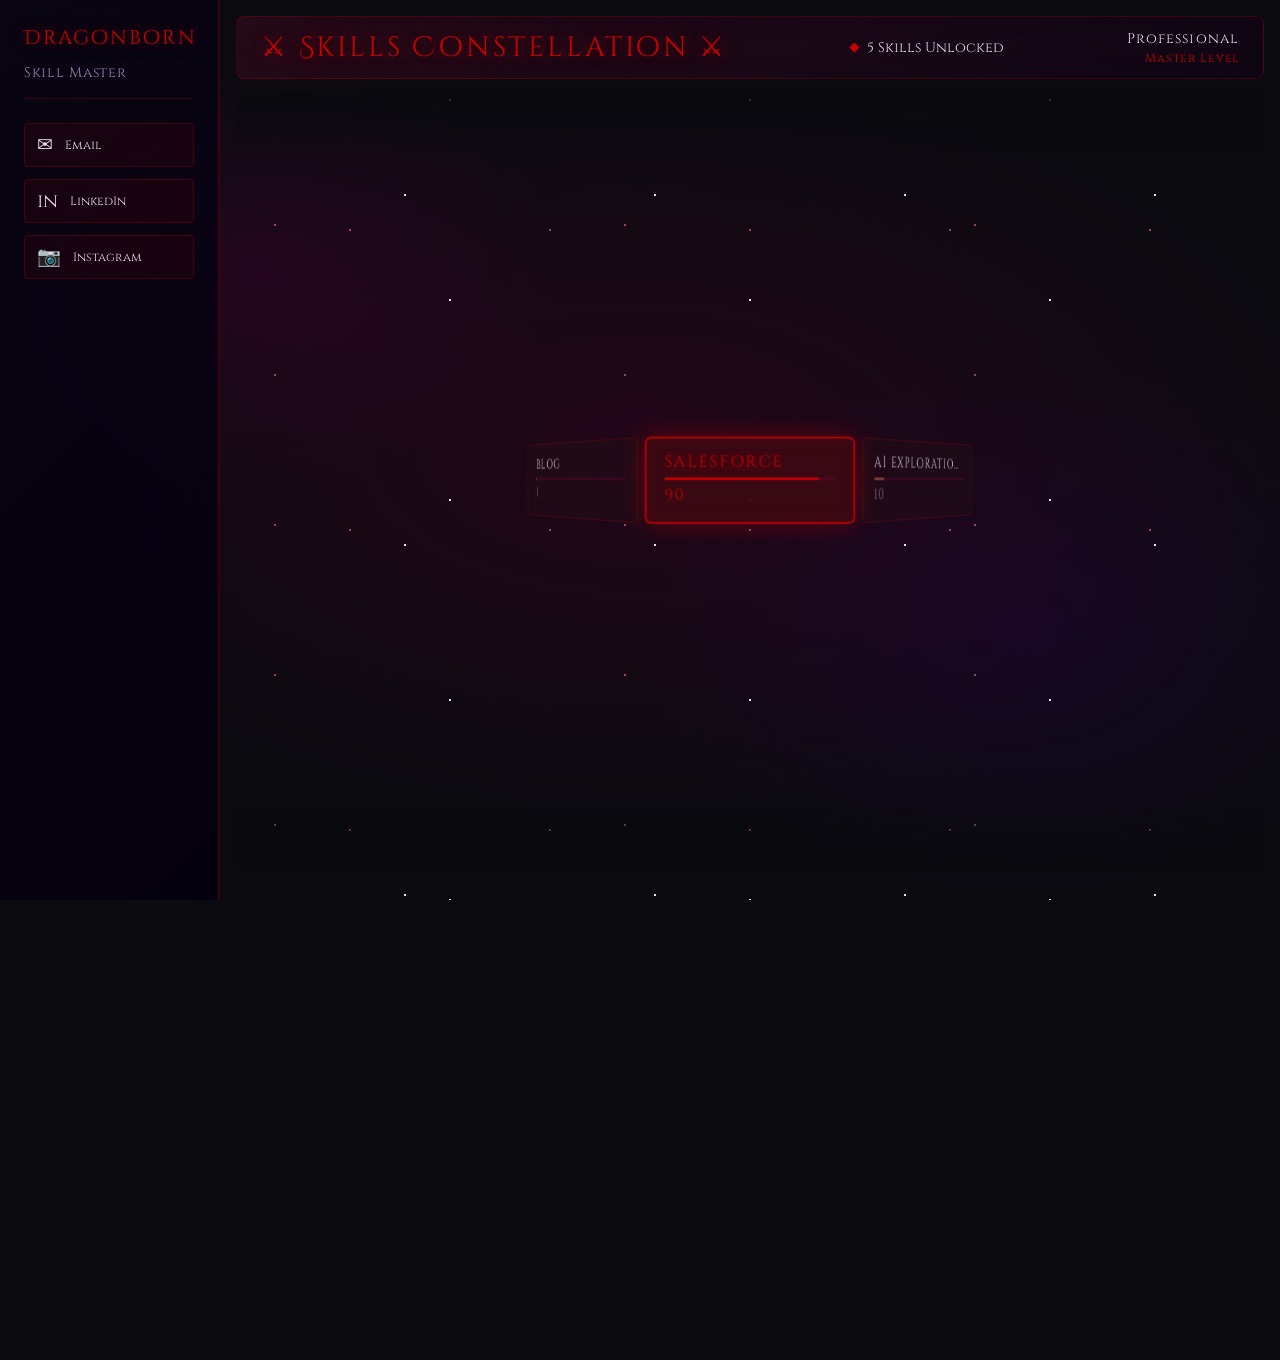
==== portfolio.html @ dc0b9ec1 "First day, base UI." ====
<!DOCTYPE html>
<html lang="en" data-theme="dark">
<head>
<meta charset="UTF-8">
<meta name="viewport" content="width=device-width, initial-scale=1.0">
<title>Skills Constellation | Professional Portfolio</title>
<link rel="preconnect" href="https://fonts.googleapis.com">
<link href="https://fonts.googleapis.com/css2?family=Cinzel:wght@400;600;700&family=Cinzel+Decorative:wght@400;700&display=swap" rel="stylesheet">
<style>
:root {
  --color-bg: #0a0a0f;
  --color-border: rgba(204,0,0,0.25);
  --color-text: #e8d8f0;
  --color-text-muted: #a080b0;
  --color-accent: #cc0000;
  --color-accent-glow: rgba(204,0,0,0.5);
  --color-accent-dark: #770000;
  --color-purple: #7700bb;
  --color-purple-dark: #440066;
  --font-display: "Cinzel Decorative","Cinzel",serif;
  --font-body: "Cinzel",serif;
  --text-xs: clamp(0.65rem,0.6rem + 0.2vw,0.75rem);
  --text-sm: clamp(0.75rem,0.7rem + 0.25vw,0.875rem);
  --text-base: clamp(0.875rem,0.8rem + 0.3vw,1rem);
  --text-lg: clamp(1rem,0.9rem + 0.5vw,1.25rem);
  --text-xl: clamp(1.25rem,1rem + 1vw,1.75rem);
  --space-2: 0.5rem; --space-3: 0.75rem; --space-4: 1rem; --space-6: 1.5rem;
  --radius-sm: 4px; --radius-md: 8px; --radius-lg: 12px; --radius-full: 9999px;
  --transition: 280ms cubic-bezier(0.16,1,0.3,1);
}
*,*::before,*::after{box-sizing:border-box;margin:0;padding:0;}
html{-webkit-font-smoothing:antialiased;}
body{
  min-height:100dvh;
  font-family:var(--font-body);
  background:var(--color-bg);
  color:var(--color-text);
  overflow:hidden;
  display:flex;
  flex-direction:row;
}
.bg-nebula{
  position:fixed;inset:0;z-index:0;pointer-events:none;
  background:
    radial-gradient(ellipse 80% 60% at 50% 50%,rgba(70,0,40,0.4) 0%,transparent 70%),
    radial-gradient(ellipse 40% 40% at 20% 30%,rgba(80,0,60,0.3) 0%,transparent 60%),
    radial-gradient(ellipse 50% 50% at 80% 70%,rgba(40,0,80,0.3) 0%,transparent 60%),
    var(--color-bg);
}
.star-field{position:fixed;inset:0;z-index:0;pointer-events:none;overflow:hidden;}
.star-field::before,.star-field::after{
  content:'';position:absolute;inset:0;
  background-image:
    radial-gradient(circle,rgba(255,255,255,0.9) 1px,transparent 1px),
    radial-gradient(circle,rgba(220,100,100,0.7) 1px,transparent 1px),
    radial-gradient(circle,rgba(180,100,180,0.5) 0.5px,transparent 0.5px);
  background-size:300px 200px,200px 300px,400px 250px;
  background-position:0 0,50px 80px,120px 30px;
  animation:twinkle 8s ease-in-out infinite alternate;
}
.star-field::after{
  background-size:250px 350px,350px 150px,180px 400px;
  background-position:30px 20px,100px 150px,200px 60px;
  animation-delay:-4s;animation-duration:10s;
}
@keyframes twinkle{0%{opacity:0.6}50%{opacity:1}100%{opacity:0.7}}

/* Side Menu */
.side-menu{
  position:fixed;left:0;top:0;width:220px;height:100dvh;
  background:linear-gradient(135deg,rgba(10,5,20,0.95),rgba(5,0,15,0.95));
  border-right:2px solid var(--color-border);
  backdrop-filter:blur(12px);
  z-index:50;
  display:flex;flex-direction:column;
  padding:var(--space-6);gap:var(--space-6);
  overflow-y:auto;
}
.menu-profile{
  display:flex;flex-direction:column;gap:var(--space-3);
  padding-bottom:var(--space-4);
  border-bottom:1px solid var(--color-border);
}
.profile-title{
  font-family:var(--font-display);
  font-size:var(--text-lg);
  color:var(--color-accent);
  letter-spacing:0.1em;
  text-shadow:0 0 15px var(--color-accent-glow);
}
.profile-subtitle{
  font-size:var(--text-sm);
  color:var(--color-text-muted);
  letter-spacing:0.05em;
}
.menu-contacts{
  display:flex;flex-direction:column;gap:var(--space-3);
}
.contact-item{
  display:flex;align-items:center;gap:var(--space-3);
  padding:var(--space-2) var(--space-3);
  background:rgba(204,0,0,0.08);
  border:1px solid var(--color-border);
  border-radius:var(--radius-sm);
  text-decoration:none;
  color:var(--color-text);
  transition:all var(--transition);
  font-size:var(--text-xs);
  cursor:pointer;
}
.contact-item:hover{
  background:rgba(204,0,0,0.2);
  border-color:var(--color-accent);
  color:var(--color-accent);
  box-shadow:0 0 12px var(--color-accent-glow);
}
.contact-icon{
  font-size:1.2rem;
}

.ui-wrapper{
  position:relative;z-index:1;
  display:flex;flex-direction:column;align-items:center;
  width:calc(100% - 220px);height:100dvh;
  margin-left:220px;
  padding:var(--space-4);gap:var(--space-3);
}
.header{
  width:100%;display:flex;align-items:center;justify-content:space-between;
  padding:var(--space-3) var(--space-6);
  background:linear-gradient(135deg,rgba(40,10,25,0.9),rgba(15,5,20,0.9));
  border:1px solid var(--color-border);border-radius:var(--radius-md);
  backdrop-filter:blur(12px);
}
.header-title{
  font-family:var(--font-display);font-size:var(--text-xl);
  color:var(--color-accent);letter-spacing:0.1em;
  text-shadow:0 0 20px var(--color-accent-glow),0 0 40px rgba(204,0,0,0.2);
}
.header-character{display:flex;flex-direction:column;align-items:flex-end;gap:2px;}
.char-name{font-size:var(--text-sm);color:var(--color-text);letter-spacing:0.08em;}
.char-level{font-size:var(--text-xs);color:var(--color-accent);letter-spacing:0.06em;}
.perk-points{display:flex;align-items:center;gap:var(--space-2);font-size:var(--text-sm);color:var(--color-text);}
.perk-diamond{
  width:10px;height:10px;background:var(--color-accent);
  clip-path:polygon(50% 0%,100% 50%,50% 100%,0% 50%);
  box-shadow:0 0 8px var(--color-accent-glow);
}
.main-area{display:flex;flex:1;width:100%;gap:var(--space-4);min-height:0;padding-bottom:var(--space-4);flex-direction:column;position:relative;}
/* ── Skill Wheel ─────────────────────────────── */
.skill-wheel-wrap{
  flex:1;width:100%;position:relative;overflow:hidden;
  display:flex;align-items:center;justify-content:center;
  cursor:pointer;
}
.wheel-scene{
  perspective:600px;perspective-origin:50% 50%;
  width:100%;height:120px;overflow:hidden;
}
.wheel-rotor{
  width:100%;height:100%;position:relative;
  transform-style:preserve-3d;
  transition:transform 600ms ease;
  transform:rotateY(0deg);
}
.wheel-item{
  position:absolute;top:50%;left:50%;
  width:140px;height:58px;
  margin-top:-29px;margin-left:-70px;
  display:flex;flex-direction:column;align-items:flex-start;
  gap:3px;padding:8px 12px;
  background:rgba(30,10,20,0.7);border:1px solid rgba(204,0,0,0.2);
  border-radius:4px;cursor:pointer;
  transition:opacity var(--transition),color var(--transition),border-color var(--transition),box-shadow var(--transition);
  user-select:none;backface-visibility:hidden;
}
.wheel-item:hover{border-color:rgba(204,0,0,0.45);background:rgba(50,15,30,0.85);}
.wheel-item.active{
  border-color:#cc0000;background:rgba(60,10,20,0.95);
  box-shadow:0 0 18px rgba(204,0,0,0.4),inset 0 0 10px rgba(204,0,0,0.08);
}
.wi-name{
  font-size:0.68rem;letter-spacing:0.12em;text-transform:uppercase;
  color:#e8d8f0;transition:color var(--transition);
  white-space:nowrap;overflow:hidden;text-overflow:ellipsis;max-width:100%;
}
.wheel-item.active .wi-name{color:#cc0000;text-shadow:0 0 10px rgba(204,0,0,0.7);}
.wi-bar{width:100%;height:2px;background:rgba(120,0,60,0.3);border-radius:9999px;overflow:hidden;}
.wi-fill{height:100%;background:#804040;border-radius:9999px;transition:background var(--transition);}
.wheel-item.active .wi-fill{background:#cc0000;}
.wi-level{font-size:0.65rem;color:#a080b0;letter-spacing:0.06em;transition:color var(--transition);}
.wheel-item.active .wi-level{color:#cc0000;}
.wheel-fade-top,.wheel-fade-bottom{position:absolute;left:0;right:0;height:60px;pointer-events:none;z-index:2;}
.wheel-fade-top{top:0;background:linear-gradient(to bottom,#0a0a0f 0%,transparent 100%);}
.wheel-fade-bottom{bottom:0;background:linear-gradient(to top,#0a0a0f 0%,transparent 100%);}
.constellation-panel{
  position:absolute;left:0;right:0;bottom:0;
  height:60%;z-index:20;
  background:linear-gradient(to bottom,rgba(10,5,15,0.85) 0%,rgba(10,5,15,0.97) 30%);
  border-top:1px solid var(--color-border);border-radius:var(--radius-lg) var(--radius-lg) 0 0;
  overflow:hidden;backdrop-filter:blur(16px);
  transform:translateY(100%);opacity:0;pointer-events:none;
  transition:transform 500ms cubic-bezier(0.16,1,0.3,1),opacity 400ms ease;
}
.constellation-panel.revealed{
  transform:translateY(0);opacity:1;pointer-events:auto;
}
.constellation-title{
  position:absolute;top:var(--space-4);left:50%;transform:translateX(-50%);
  font-family:var(--font-display);font-size:var(--text-xl);
  color:var(--color-accent);letter-spacing:0.12em;
  text-shadow:0 0 24px var(--color-accent-glow);
  white-space:nowrap;z-index:2;pointer-events:none;
}
.constellation-level{
  position:absolute;top:calc(var(--space-4) + 2rem);left:50%;transform:translateX(-50%);
  font-size:var(--text-xs);color:var(--color-text-muted);
  letter-spacing:0.15em;text-transform:uppercase;z-index:2;pointer-events:none;
}
.constellation-svg{position:absolute;inset:0;width:100%;height:100%;}
.node{cursor:pointer;}
.info-panel{
  position:absolute;bottom:var(--space-4);left:50%;
  transform:translateX(-50%) translateY(8px);
  min-width:280px;max-width:360px;
  padding:var(--space-4) var(--space-6);
  background:linear-gradient(135deg,rgba(20,8,20,0.97),rgba(10,5,15,0.98));
  border:1px solid rgba(204,0,0,0.5);border-radius:var(--radius-md);
  backdrop-filter:blur(16px);z-index:10;
  text-align:center;opacity:0;
  transition:opacity var(--transition),transform var(--transition);
  pointer-events:none;
  box-shadow:0 4px 32px rgba(0,0,0,0.6),0 0 20px rgba(204,0,0,0.12);
}
.info-panel.visible{opacity:1;transform:translateX(-50%) translateY(0);pointer-events:auto;}
.info-panel-name{
  font-family:var(--font-display);font-size:var(--text-lg);
  color:var(--color-accent);letter-spacing:0.08em;margin-bottom:var(--space-2);
  text-shadow:0 0 16px var(--color-accent-glow);
}
.info-panel-desc{font-size:var(--text-sm);color:var(--color-text);line-height:1.6;margin-bottom:var(--space-3);max-width:50ch;}
.info-panel-rank{font-size:var(--text-xs);color:var(--color-text-muted);letter-spacing:0.12em;text-transform:uppercase;}
.gold-sep{width:60px;height:1px;background:linear-gradient(90deg,transparent,var(--color-accent),transparent);margin:var(--space-2) auto;opacity:0.6;}
.info-panel-btn{
  margin-top:var(--space-3);padding:var(--space-2) var(--space-6);
  background:linear-gradient(135deg,rgba(204,0,0,0.15),rgba(204,0,0,0.08));
  border:1px solid rgba(204,0,0,0.5);border-radius:var(--radius-sm);
  color:var(--color-accent);font-family:var(--font-body);
  font-size:var(--text-xs);letter-spacing:0.15em;text-transform:uppercase;
  cursor:pointer;transition:all var(--transition);
}
.info-panel-btn:hover{background:rgba(204,0,0,0.25);box-shadow:0 0 12px rgba(204,0,0,0.3);}
.info-panel-btn:disabled{opacity:0.4;cursor:not-allowed;}
.bottom-bar{
  position:absolute;bottom:0;left:0;right:0;
  display:flex;justify-content:space-between;align-items:center;
  padding:var(--space-2) var(--space-6);
  background:rgba(10,5,15,0.9);border-top:1px solid var(--color-border);
  font-size:var(--text-xs);color:var(--color-text-muted);
  letter-spacing:0.1em;text-transform:uppercase;z-index:5;
}
.key-hint{
  display:inline-flex;align-items:center;justify-content:center;
  padding:1px var(--space-2);
  background:rgba(80,0,60,0.7);border:1px solid rgba(204,0,0,0.3);
  border-radius:3px;font-size:var(--text-xs);margin-right:4px;
}
@media (max-width:768px){
  .side-menu{width:100%;height:auto;flex-direction:row;border-right:none;border-bottom:2px solid var(--color-border);padding:var(--space-3);}
  .menu-profile,.menu-contacts{flex-direction:row;gap:var(--space-4);}
  .ui-wrapper{width:100%;margin-left:0;}
  .skill-wheel-wrap{height:90px;}
  .wheel-scene{height:90px;}
  .wheel-item{width:100px;height:50px;margin-top:-25px;margin-left:-50px;padding:6px 8px;}
  .wi-name{font-size:0.58rem;}
  body{flex-direction:column;}
}
</style>
</head>
<body>
<div class="bg-nebula"></div>
<div class="star-field"></div>

<!-- Side Menu -->
<div class="side-menu">
  <div class="menu-profile">
    <div class="profile-title">Dragonborn</div>
    <div class="profile-subtitle">Skill Master</div>
  </div>

  <div class="menu-contacts">
    <a href="mailto:your.email@example.com" class="contact-item" title="Email">
      <span class="contact-icon">✉</span>
      <span>Email</span>
    </a>
    <a href="https://linkedin.com" target="_blank" class="contact-item" title="LinkedIn">
      <span class="contact-icon">in</span>
      <span>LinkedIn</span>
    </a>
    <a href="https://instagram.com" target="_blank" class="contact-item" title="Instagram">
      <span class="contact-icon">📷</span>
      <span>Instagram</span>
    </a>
  </div>
</div>

<div class="ui-wrapper">
  <header class="header">
    <div class="header-title">⚔ Skills Constellation ⚔</div>
    <div class="perk-points">
      <div class="perk-diamond"></div>
      <span id="perk-count">5 Skills Unlocked</span>
    </div>
    <div class="header-character">
      <span class="char-name">Professional</span>
      <span class="char-level">Master Level</span>
    </div>
  </header>

  <div class="main-area">
    <div class="skill-wheel-wrap" aria-label="Skill trees" role="navigation">
      <div class="wheel-scene">
        <div class="wheel-rotor" id="wheel-rotor"></div>
      </div>
      <div class="wheel-fade-top"></div>
      <div class="wheel-fade-bottom"></div>
    </div>

    <div class="constellation-panel" id="constellation-panel">
      <div class="constellation-title" id="tree-title">Salesforce</div>
      <div class="constellation-level" id="tree-level">Skill Level: 90</div>
      <svg class="constellation-svg" id="constellation-svg" viewBox="0 0 600 500" xmlns="http://www.w3.org/2000/svg">
        <defs>
          <filter id="glow-accent" x="-50%" y="-50%" width="200%" height="200%">
            <feGaussianBlur in="SourceGraphic" stdDeviation="3" result="blur"/>
            <feMerge><feMergeNode in="blur"/><feMergeNode in="SourceGraphic"/></feMerge>
          </filter>
          <radialGradient id="bg-radial" cx="50%" cy="50%" r="50%">
            <stop offset="0%" stop-color="rgba(60,20,40,0.4)"/>
            <stop offset="100%" stop-color="rgba(10,5,15,0)"/>
          </radialGradient>
        </defs>
        <ellipse cx="300" cy="250" rx="250" ry="200" fill="url(#bg-radial)"/>
        <g id="lines-layer"></g>
        <g id="nodes-layer"></g>
      </svg>
      <div class="info-panel" id="info-panel">
        <div class="info-panel-name" id="info-name">3D Design</div>
        <div class="gold-sep"></div>
        <div class="info-panel-desc" id="info-desc">Master of digital creation and model design.</div>
        <div class="info-panel-rank" id="info-rank">Expert · Advanced</div>
        <button class="info-panel-btn" id="info-btn" onclick="spendPerk()">Learn More</button>
      </div>
      <div class="bottom-bar">
        <span><span class="key-hint">Click</span>Explore</span>
        <span><span class="key-hint">Tab</span>Switch</span>
        <span><span class="key-hint">Hover</span>Info</span>
      </div>
    </div>
  </div>
</div>

<script>
const trees = {
  salesforce:{title:"Salesforce",level:90,nodes:[
    {id:"crm",x:300,y:440,label:"CRM",size:18,master:true,unlocked:true,desc:"Master of Salesforce CRM platform and administration.",rank:"Expert · Salesforce 90",parents:[]},
    {id:"config",x:180,y:340,label:"Configuration",size:14,unlocked:true,desc:"Deep configuration of Salesforce org and customization.",rank:"Expert · Config",parents:["crm"]},
    {id:"apex",x:420,y:340,label:"Apex",size:14,unlocked:true,desc:"Custom code development in Apex programming language.",rank:"Expert · Apex",parents:["crm"]},
    {id:"workflows",x:100,y:240,label:"Workflows",size:12,unlocked:true,desc:"Automation using Salesforce workflows and flows.",rank:"Expert · Automation",parents:["config"]},
    {id:"reporting",x:300,y:250,label:"Reporting",size:12,unlocked:true,desc:"Advanced reporting and analytics in Salesforce.",rank:"Expert · Reports",parents:["config","apex"]},
    {id:"integ",x:500,y:240,label:"Integration",size:12,unlocked:false,desc:"Integrating Salesforce with external systems.",rank:"Advanced · Integration",parents:["apex"]},
    {id:"security",x:150,y:130,label:"Security",size:13,unlocked:false,desc:"Salesforce security and compliance management.",rank:"Advanced · Security",parents:["workflows","reporting"]},
    {id:"deployment",x:480,y:110,label:"Deployment",size:13,unlocked:false,desc:"Release management and deployment strategies.",rank:"Advanced · Deploy",parents:["reporting","integ"]},
    {id:"salesforce_master",x:300,y:50,label:"Salesforce Master",size:18,master:true,unlocked:false,desc:"Complete mastery of Salesforce platform.",rank:"Master · Salesforce",parents:["security","deployment"]},
  ]},
  ai_explorations:{title:"AI Explorations",level:10,nodes:[
    {id:"ai_base",x:300,y:440,label:"AI Journey",size:18,master:true,unlocked:true,desc:"Beginning exploration of artificial intelligence technologies.",rank:"Beginner · AI 10",parents:[]},
    {id:"llm",x:180,y:340,label:"LLMs",size:14,unlocked:false,desc:"Learning about large language models.",rank:"Learning · LLM",parents:["ai_base"]},
    {id:"nlp",x:420,y:340,label:"NLP",size:14,unlocked:false,desc:"Natural language processing fundamentals.",rank:"Learning · NLP",parents:["ai_base"]},
    {id:"ml_basics",x:100,y:240,label:"ML Basics",size:12,unlocked:false,desc:"Machine learning foundations and concepts.",rank:"Learning · ML",parents:["llm"]},
    {id:"data_ai",x:300,y:250,label:"Data for AI",size:12,unlocked:false,desc:"Data preparation for AI applications.",rank:"Learning · Data",parents:["llm","nlp"]},
    {id:"ethics",x:500,y:240,label:"AI Ethics",size:12,unlocked:false,desc:"Ethics and responsible AI principles.",rank:"Learning · Ethics",parents:["nlp"]},
    {id:"tools",x:150,y:130,label:"AI Tools",size:13,unlocked:false,desc:"Practical AI tools and frameworks.",rank:"Learning · Tools",parents:["ml_basics","data_ai"]},
    {id:"projects",x:480,y:110,label:"AI Projects",size:13,unlocked:false,desc:"Building experimental AI projects.",rank:"Learning · Projects",parents:["data_ai","ethics"]},
    {id:"ai_master",x:300,y:50,label:"AI Expert",size:18,master:true,unlocked:false,desc:"Advanced AI knowledge and application.",rank:"Master · AI",parents:["tools","projects"]},
  ]},
  devops:{title:"DevOps & Deployment",level:30,nodes:[
    {id:"deploy",x:300,y:440,label:"Deployment",size:18,master:true,unlocked:true,desc:"Managing application deployment pipelines and releases.",rank:"Intermediate · DevOps 30",parents:[]},
    {id:"docker",x:180,y:340,label:"Docker",size:14,unlocked:false,desc:"Containerization and container orchestration.",rank:"Intermediate · Docker",parents:["deploy"]},
    {id:"ci_cd",x:420,y:340,label:"CI/CD",size:14,unlocked:false,desc:"Continuous integration and deployment automation.",rank:"Intermediate · CI/CD",parents:["deploy"]},
    {id:"infrastructure",x:100,y:240,label:"Infrastructure",size:12,unlocked:false,desc:"Managing cloud infrastructure and services.",rank:"Intermediate · IaC",parents:["docker"]},
    {id:"monitoring",x:300,y:250,label:"Monitoring",size:12,unlocked:false,desc:"System monitoring and performance tracking.",rank:"Intermediate · Monitor",parents:["docker","ci_cd"]},
    {id:"k8s",x:500,y:240,label:"Kubernetes",size:12,unlocked:false,desc:"Orchestrating containerized applications at scale.",rank:"Intermediate · K8s",parents:["ci_cd"]},
    {id:"sec",x:150,y:130,label:"Security",size:13,unlocked:false,desc:"Infrastructure security and hardening.",rank:"Intermediate · Sec",parents:["infrastructure","monitoring"]},
    {id:"automation",x:480,y:110,label:"Automation",size:13,unlocked:false,desc:"Scripting and automation of operations tasks.",rank:"Intermediate · Auto",parents:["monitoring","k8s"]},
    {id:"devops_master",x:300,y:50,label:"DevOps Master",size:18,master:true,unlocked:false,desc:"Complete mastery of DevOps practices.",rank:"Master · DevOps",parents:["sec","automation"]},
  ]},
  "3dmodel":{title:"3D Modeling",level:20,nodes:[
    {id:"modeling",x:300,y:440,label:"3D Design",size:18,master:true,unlocked:true,desc:"Creating detailed digital objects and models.",rank:"Beginner · 3D 20",parents:[]},
    {id:"blender",x:180,y:340,label:"Blender",size:14,unlocked:true,desc:"Advanced modeling and rendering in Blender.",rank:"Expert · Blender",parents:["modeling"]},
    {id:"sculpting",x:420,y:340,label:"Sculpting",size:14,unlocked:true,desc:"Digital sculpting for organic forms and details.",rank:"Advanced · Sculpt",parents:["modeling"]},
    {id:"materials",x:100,y:240,label:"Materials",size:12,unlocked:true,desc:"Creating realistic materials and textures.",rank:"Advanced · Materials",parents:["blender"]},
    {id:"rigging",x:300,y:250,label:"Rigging",size:12,unlocked:true,desc:"Setting up models for animation and deformation.",rank:"Advanced · Rig",parents:["blender","sculpting"]},
    {id:"rendering",x:500,y:240,label:"Rendering",size:12,unlocked:false,desc:"High-quality rendering and visualization.",rank:"Advanced · Render",parents:["sculpting"]},
    {id:"animation",x:150,y:130,label:"Animation",size:13,unlocked:false,desc:"Character and object animation techniques.",rank:"Advanced · Anim",parents:["materials","rigging"]},
    {id:"vfx",x:480,y:110,label:"VFX & FX",size:13,unlocked:false,desc:"Special effects and particle systems.",rank:"Advanced · VFX",parents:["rigging","rendering"]},
    {id:"model_master",x:300,y:50,label:"3D Master",size:18,master:true,unlocked:false,desc:"Complete mastery of 3D modeling.",rank:"Master · 3D",parents:["animation","vfx"]},
  ]},
  "3dprint":{title:"3D Printing",level:50,nodes:[
    {id:"printing",x:300,y:440,label:"3D Printing",size:18,master:true,unlocked:true,desc:"Bringing digital designs to physical reality.",rank:"Intermediate · Printing 50",parents:[]},
    {id:"fdm",x:180,y:340,label:"FDM",size:14,unlocked:true,desc:"Fused Deposition Modeling and printer management.",rank:"Expert · FDM",parents:["printing"]},
    {id:"slicing",x:420,y:340,label:"Slicing",size:14,unlocked:true,desc:"Optimizing models for print with slicing software.",rank:"Expert · Slicing",parents:["printing"]},
    {id:"materials_print",x:100,y:240,label:"Materials",size:12,unlocked:true,desc:"Understanding materials: PLA, ABS, TPU, and more.",rank:"Expert · Materials",parents:["fdm"]},
    {id:"support",x:300,y:250,label:"Support Design",size:12,unlocked:true,desc:"Designing and optimizing support structures.",rank:"Expert · Support",parents:["fdm","slicing"]},
    {id:"resin",x:500,y:240,label:"Resin Print",size:12,unlocked:false,desc:"Resin 3D printing techniques and materials.",rank:"Advanced · Resin",parents:["slicing"]},
    {id:"post_process",x:150,y:130,label:"Post-Proc",size:13,unlocked:false,desc:"Finishing and post-processing printed parts.",rank:"Advanced · Finish",parents:["materials_print","support"]},
    {id:"quality",x:480,y:110,label:"Quality Control",size:13,unlocked:false,desc:"Ensuring quality and troubleshooting prints.",rank:"Advanced · QC",parents:["support","resin"]},
    {id:"print_master",x:300,y:50,label:"Print Master",size:18,master:true,unlocked:false,desc:"Complete mastery of 3D printing.",rank:"Master · Printing",parents:["post_process","quality"]},
  ]},
  painting:{title:"Painting & Art",level:30,nodes:[
    {id:"painting_base",x:300,y:440,label:"Painting",size:18,master:true,unlocked:true,desc:"Creating stunning visual art and paintings.",rank:"Intermediate · Art 30",parents:[]},
    {id:"traditional",x:180,y:340,label:"Traditional",size:14,unlocked:true,desc:"Acrylic, oil, and watercolor painting techniques.",rank:"Advanced · Traditional",parents:["painting_base"]},
    {id:"digital_art",x:420,y:340,label:"Digital Art",size:14,unlocked:true,desc:"Digital painting and illustration.",rank:"Advanced · Digital",parents:["painting_base"]},
    {id:"composition",x:100,y:240,label:"Composition",size:12,unlocked:true,desc:"Mastering color theory and composition.",rank:"Advanced · Comp",parents:["traditional"]},
    {id:"technique",x:300,y:250,label:"Technique",size:12,unlocked:true,desc:"Advanced painting techniques and methods.",rank:"Advanced · Technique",parents:["traditional","digital_art"]},
    {id:"portraiture",x:500,y:240,label:"Portraiture",size:12,unlocked:false,desc:"Portrait painting and figure work.",rank:"Intermediate · Portrait",parents:["digital_art"]},
    {id:"landscape",x:150,y:130,label:"Landscapes",size:13,unlocked:false,desc:"Landscape and environment painting.",rank:"Intermediate · Land",parents:["composition","technique"]},
    {id:"concept_art",x:480,y:110,label:"Concept Art",size:13,unlocked:false,desc:"Concept art and character design.",rank:"Intermediate · Concept",parents:["technique","portraiture"]},
    {id:"art_master",x:300,y:50,label:"Art Master",size:18,master:true,unlocked:false,desc:"Complete mastery of visual arts.",rank:"Master · Art",parents:["landscape","concept_art"]},
  ]},
  notion:{title:"Notion Management",level:1,nodes:[
    {id:"notion_base",x:300,y:440,label:"Notion",size:18,master:true,unlocked:false,desc:"Building and managing complex Notion workspaces.",rank:"Beginner · Notion 1",parents:[]},
    {id:"databases",x:180,y:340,label:"Databases",size:14,unlocked:true,desc:"Designing Notion databases and relations.",rank:"Expert · DB Design",parents:["notion_base"]},
    {id:"templates",x:420,y:340,label:"Templates",size:14,unlocked:true,desc:"Creating reusable templates and systems.",rank:"Expert · Templates",parents:["notion_base"]},
    {id:"views",x:100,y:240,label:"Views",size:12,unlocked:true,desc:"Master of different views and filtering.",rank:"Expert · Views",parents:["databases"]},
    {id:"automation",x:300,y:250,label:"Automation",size:12,unlocked:true,desc:"Using buttons and integrations for automation.",rank:"Advanced · Auto",parents:["databases","templates"]},
    {id:"api_notion",x:500,y:240,label:"API",size:12,unlocked:false,desc:"Notion API integration and scripting.",rank:"Advanced · API",parents:["templates"]},
    {id:"teamwork",x:150,y:130,label:"Teamwork",size:13,unlocked:false,desc:"Collaborative workspaces and team management.",rank:"Advanced · Team",parents:["views","automation"]},
    {id:"dashboard",x:480,y:110,label:"Dashboards",size:13,unlocked:false,desc:"Creating dashboards and reporting systems.",rank:"Advanced · Dashboard",parents:["automation","api_notion"]},
    {id:"notion_master",x:300,y:50,label:"Notion Master",size:18,master:true,unlocked:false,desc:"Complete mastery of Notion systems.",rank:"Master · Notion",parents:["teamwork","dashboard"]},
  ]},
  org:{title:"Organization & Planning",level:1,nodes:[
    {id:"organize",x:300,y:440,label:"Organization",size:18,master:true,unlocked:false,desc:"Expert in systems design and project management.",rank:"Beginner · Org 1",parents:[]},
    {id:"project_mgmt",x:180,y:340,label:"Project Mgmt",size:14,unlocked:true,desc:"Managing complex projects and timelines.",rank:"Expert · PM",parents:["organize"]},
    {id:"workflow",x:420,y:340,label:"Workflows",size:14,unlocked:true,desc:"Designing streamlined and efficient workflows.",rank:"Expert · Workflow",parents:["organize"]},
    {id:"planning",x:100,y:240,label:"Planning",size:12,unlocked:true,desc:"Strategic planning and goal setting.",rank:"Expert · Planning",parents:["project_mgmt"]},
    {id:"systems",x:300,y:250,label:"Systems",size:12,unlocked:true,desc:"Building organizational systems and processes.",rank:"Expert · Systems",parents:["project_mgmt","workflow"]},
    {id:"delegation",x:500,y:240,label:"Delegation",size:12,unlocked:false,desc:"Effective task delegation and team coordination.",rank:"Advanced · Delegate",parents:["workflow"]},
    {id:"time_mgmt",x:150,y:130,label:"Time Mgmt",size:13,unlocked:false,desc:"Time management and productivity optimization.",rank:"Advanced · Time",parents:["planning","systems"]},
    {id:"leadership",x:480,y:110,label:"Leadership",size:13,unlocked:false,desc:"Leadership and team development skills.",rank:"Advanced · Lead",parents:["systems","delegation"]},
    {id:"org_master",x:300,y:50,label:"Org Master",size:18,master:true,unlocked:false,desc:"Complete mastery of organization and planning.",rank:"Master · Org",parents:["time_mgmt","leadership"]},
  ]},
  blog:{title:"Blog & Writing",level:1,nodes:[
    {id:"blog_base",x:300,y:440,label:"Blog",size:18,master:true,unlocked:false,desc:"Sharing thoughts and insights through writing.",rank:"Beginner · Blog 1",parents:[]},
    {id:"writing",x:180,y:340,label:"Writing",size:14,unlocked:false,desc:"Crafting engaging blog content.",rank:"Learning · Writing",parents:["blog_base"]},
    {id:"strategy",x:420,y:340,label:"Strategy",size:14,unlocked:false,desc:"Content strategy and planning.",rank:"Learning · Strategy",parents:["blog_base"]},
    {id:"storytelling",x:100,y:240,label:"Storytelling",size:12,unlocked:false,desc:"Crafting compelling narratives.",rank:"Learning · Story",parents:["writing"]},
    {id:"engagement",x:300,y:250,label:"Engagement",size:12,unlocked:false,desc:"Building audience engagement.",rank:"Learning · Engage",parents:["writing","strategy"]},
    {id:"seo",x:500,y:240,label:"SEO",size:12,unlocked:false,desc:"Search engine optimization for content.",rank:"Learning · SEO",parents:["strategy"]},
    {id:"multimedia",x:150,y:130,label:"Multimedia",size:13,unlocked:false,desc:"Incorporating multimedia in posts.",rank:"Learning · Media",parents:["storytelling","engagement"]},
    {id:"community",x:480,y:110,label:"Community",size:13,unlocked:false,desc:"Building and managing a blog community.",rank:"Learning · Community",parents:["engagement","seo"]},
    {id:"blog_master",x:300,y:50,label:"Blog Master",size:18,master:true,unlocked:false,desc:"Complete mastery of blogging.",rank:"Master · Blog",parents:["multimedia","community"]},
  ]}
};

let currentTree="salesforce",selectedNode=null,perkPoints=3;

// 3D Wheel Configuration
const WHEEL_ITEMS=[
  {key:"salesforce",label:"Salesforce",level:90},
  {key:"ai_explorations",label:"AI Explorations",level:10},
  {key:"devops",label:"DevOps",level:30},
  {key:"3dmodel",label:"3D Model",level:20},
  {key:"3dprint",label:"3D Print",level:50},
  {key:"painting",label:"Painting",level:30},
  {key:"notion",label:"Notion",level:1},
  {key:"org",label:"Organize",level:1},
  {key:"blog",label:"Blog",level:1}
];
const WHEEL_COUNT=WHEEL_ITEMS.length;
const WHEEL_STEP=360/WHEEL_COUNT;
const WHEEL_RADIUS=200;
let wheelCurrentIndex=0;
let wheelAngle=0;
let scrollLocked=false;

function starPoints(cx,cy,outerR,innerR,pts){
  let p=[];
  for(let i=0;i<pts*2;i++){
    const a=(i*Math.PI)/pts-Math.PI/2,r=i%2===0?outerR:innerR;
    p.push(`${cx+r*Math.cos(a)},${cy+r*Math.sin(a)}`);
  }
  return p.join(" ");
}

function renderTree(key){
  const tree=trees[key];
  const ll=document.getElementById("lines-layer");
  const nl=document.getElementById("nodes-layer");
  ll.innerHTML="";nl.innerHTML="";
  document.getElementById("tree-title").textContent=tree.title;
  document.getElementById("tree-level").textContent="Skill Level: "+tree.level;
  const map={};
  tree.nodes.forEach(n=>map[n.id]=n);
  // Lines
  tree.nodes.forEach(n=>{
    n.parents.forEach(pid=>{
      const p=map[pid];if(!p)return;
      const active=n.unlocked&&p.unlocked;
      const line=document.createElementNS("http://www.w3.org/2000/svg","line");
      line.setAttribute("x1",p.x);line.setAttribute("y1",p.y);
      line.setAttribute("x2",n.x);line.setAttribute("y2",n.y);
      line.setAttribute("stroke",active?"rgba(204,0,0,0.65)":"rgba(120,0,60,0.25)");
      line.setAttribute("stroke-width",active?"2":"1.5");
      if(!active)line.setAttribute("stroke-dasharray","5,4");
      ll.appendChild(line);
    });
  });
  // Nodes
  tree.nodes.forEach(n=>{
    const g=document.createElementNS("http://www.w3.org/2000/svg","g");
    g.setAttribute("transform",`translate(${n.x},${n.y})`);
    g.style.cursor="pointer";
    g.addEventListener("mouseenter",()=>showInfo(n));
    g.addEventListener("click",()=>showInfo(n));
    const r=n.size;
    if(n.master){
      const glow=document.createElementNS("http://www.w3.org/2000/svg","circle");
      glow.setAttribute("r",r+10);
      glow.setAttribute("fill",n.unlocked?"rgba(204,0,0,0.07)":"rgba(80,0,60,0.07)");
      g.appendChild(glow);
    }
    const bg=document.createElementNS("http://www.w3.org/2000/svg","circle");
    bg.setAttribute("r",r);
    bg.setAttribute("fill",n.unlocked?"rgba(60,20,40,0.9)":"rgba(20,10,25,0.85)");
    g.appendChild(bg);
    const ring=document.createElementNS("http://www.w3.org/2000/svg","circle");
    ring.setAttribute("r",r);ring.setAttribute("fill","none");
    ring.setAttribute("stroke",n.unlocked?"rgba(204,0,0,0.9)":"rgba(120,0,60,0.5)");
    ring.setAttribute("stroke-width",n.master?"2.5":"1.5");
    g.appendChild(ring);
    if(n.master){
      const ring2=document.createElementNS("http://www.w3.org/2000/svg","circle");
      ring2.setAttribute("r",r+5);ring2.setAttribute("fill","none");
      ring2.setAttribute("stroke",n.unlocked?"rgba(204,0,0,0.3)":"rgba(120,0,60,0.15)");
      ring2.setAttribute("stroke-width","1");ring2.setAttribute("stroke-dasharray","4,3");
      g.appendChild(ring2);
    }
    const star=document.createElementNS("http://www.w3.org/2000/svg","polygon");
    star.setAttribute("points",starPoints(0,0,r*0.55,r*0.25,5));
    star.setAttribute("fill",n.unlocked?"#cc0000":"#804040");
    if(n.unlocked)star.setAttribute("filter","url(#glow-accent)");
    g.appendChild(star);
    const label=document.createElementNS("http://www.w3.org/2000/svg","text");
    label.setAttribute("y",r+14);label.setAttribute("text-anchor","middle");
    label.setAttribute("font-family","Cinzel,serif");
    label.setAttribute("font-size",n.master?"11":"9");
    label.setAttribute("fill",n.unlocked?"#cc0000":"#805070");
    label.setAttribute("letter-spacing","1");
    label.textContent=n.label;
    g.appendChild(label);
    nl.appendChild(g);
  });
}

function showInfo(node){
  const panel=document.getElementById("info-panel");
  document.getElementById("info-name").textContent=node.label;
  document.getElementById("info-desc").textContent=node.desc;
  document.getElementById("info-rank").textContent=node.rank;
  const btn=document.getElementById("info-btn");
  if(node.unlocked){btn.textContent="Mastered ✦";btn.disabled=true;}
  else if(perkPoints>0){btn.textContent="Learn More";btn.disabled=false;}
  else{btn.textContent="No Points Left";btn.disabled=true;}
  selectedNode=node;
  panel.classList.add("visible");
}

function spendPerk(){
  if(!selectedNode||selectedNode.unlocked||perkPoints<=0)return;
  selectedNode.unlocked=true;perkPoints--;
  document.getElementById("perk-count").textContent=perkPoints+" Skill"+(perkPoints!==1?"s":"")+" Unlocked";
  renderTree(currentTree);
  showInfo(selectedNode);
}

function buildWheel(){
  const rotor=document.getElementById("wheel-rotor");
  rotor.innerHTML="";
  WHEEL_ITEMS.forEach((item,i)=>{
    const div=document.createElement("div");
    div.className="wheel-item"+(i===wheelCurrentIndex?" active":"");
    div.dataset.key=item.key;
    div.dataset.index=i;
    const itemAngle=i*WHEEL_STEP;
    div.style.transform=`rotateY(${itemAngle}deg) translateZ(${WHEEL_RADIUS}px)`;
    div.innerHTML=`<span class="wi-name">${item.label}</span><div class="wi-bar"><div class="wi-fill" style="width:${item.level}%"></div></div><span class="wi-level">${item.level}</span>`;
    div.addEventListener("click",()=>wheelSelectIndex(i,true));
    rotor.appendChild(div);
  });
  applyWheelRotation();
}

function applyWheelRotation(){
  const rotor=document.getElementById("wheel-rotor");
  rotor.style.transform=`rotateY(${wheelAngle}deg)`;
  updateWheelItemStyles();
}

function updateWheelItemStyles(){
  const items=document.querySelectorAll(".wheel-item");
  items.forEach((el,i)=>{
    let net=((i*WHEEL_STEP)+wheelAngle)%360;
    if(net>180)net-=360;
    if(net<-180)net+=360;
    const absAngle=Math.abs(net);
    const angleRad=absAngle*(Math.PI/180);
    const rawOpacity=(Math.cos(angleRad)+1)/2;
    const opacity=0.1+rawOpacity*0.9;
    el.style.opacity=opacity.toFixed(3);
    el.classList.toggle("active",i===wheelCurrentIndex);
    el.style.pointerEvents=absAngle>=90?"none":"auto";
  });
}

function wheelSelectIndex(targetIndex,fromClick=false){
  if(targetIndex===wheelCurrentIndex)return;
  let delta=targetIndex-wheelCurrentIndex;
  if(delta>WHEEL_COUNT/2)delta-=WHEEL_COUNT;
  if(delta<-WHEEL_COUNT/2)delta+=WHEEL_COUNT;
  wheelAngle-=delta*WHEEL_STEP;
  wheelCurrentIndex=targetIndex;
  applyWheelRotation();
  if(fromClick){
    document.getElementById("constellation-panel").classList.add("revealed");
  }
  wheelSwitchTree(WHEEL_ITEMS[targetIndex].key);
}

function wheelSwitchTree(key){
  currentTree=key;selectedNode=null;
  document.getElementById("info-panel").classList.remove("visible");
  renderTree(key);
}


function initWheelScroll(){
  const wrap=document.querySelector(".skill-wheel-wrap");
  wrap.addEventListener("wheel",(e)=>{
    e.preventDefault();
    if(scrollLocked)return;
    scrollLocked=true;
    const delta=Math.abs(e.deltaX)>Math.abs(e.deltaY)?e.deltaX:e.deltaY;
    const direction=delta>0?1:-1;
    const nextIndex=(wheelCurrentIndex+direction+WHEEL_COUNT)%WHEEL_COUNT;
    wheelSelectIndex(nextIndex,false);
    setTimeout(()=>{scrollLocked=false;},650);
  },{passive:false});
}

function switchTree(key,btn){
  const idx=WHEEL_ITEMS.findIndex(it=>it.key===key);
  if(idx>=0){wheelSelectIndex(idx,true);}
  else{currentTree=key;selectedNode=null;document.getElementById("info-panel").classList.remove("visible");renderTree(key);}
}

buildWheel();
initWheelScroll();
renderTree(currentTree);

// Dismiss constellation on wheel click
document.querySelector(".skill-wheel-wrap").addEventListener("click",function(e){
  const panel=document.getElementById("constellation-panel");
  if(!panel.classList.contains("revealed"))return;
  if(e.target.closest(".wheel-item"))return;
  panel.classList.remove("revealed");
  document.getElementById("info-panel").classList.remove("visible");
  selectedNode=null;
});

document.getElementById("constellation-panel").addEventListener("click",function(e){
  if(e.target===this||e.target.id==="constellation-svg"){
    document.getElementById("info-panel").classList.remove("visible");
    selectedNode=null;
  }
});
</script>
</body>
</html>
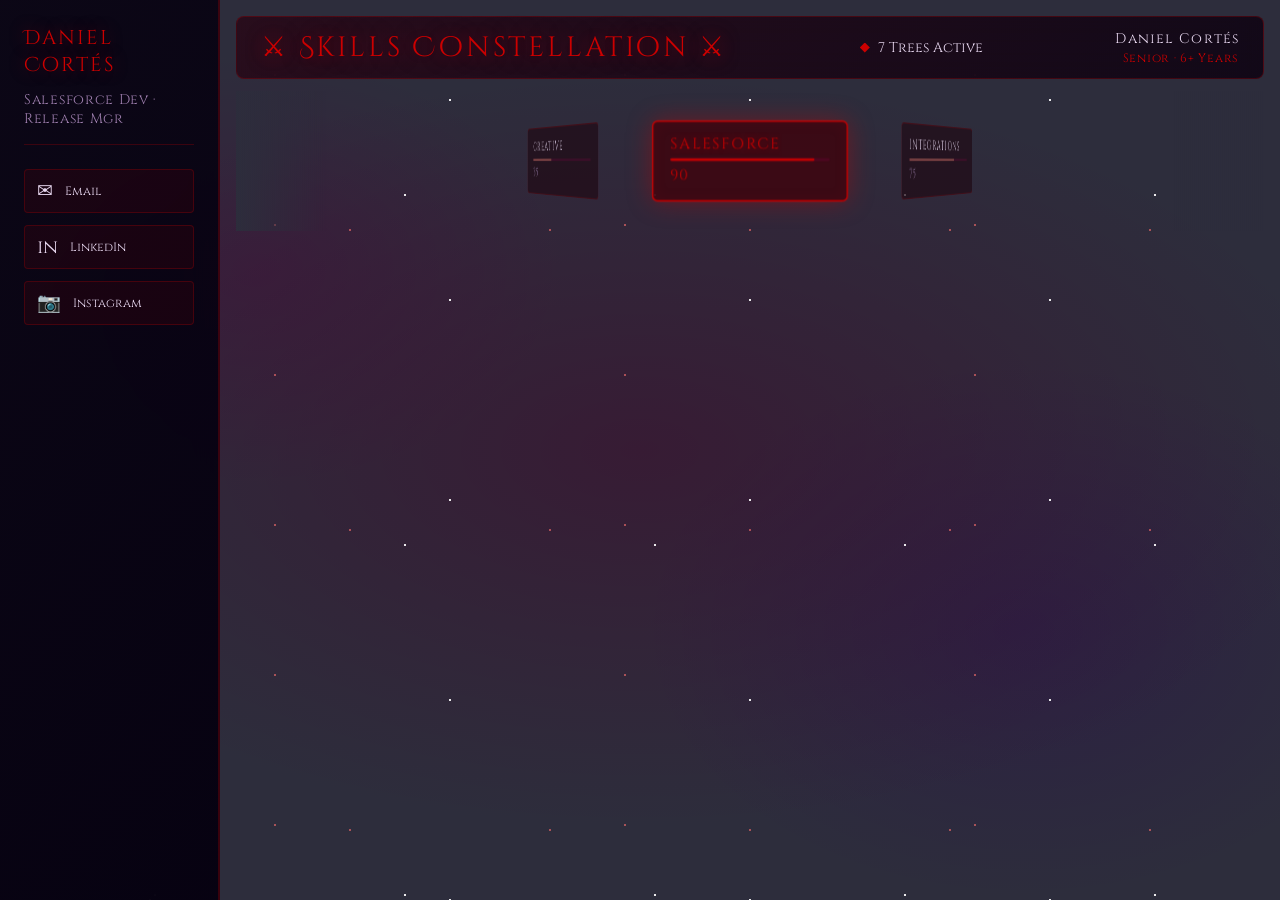
==== commit 7121cc6b: "Files base and project stablishment" ====
--- a/portfolio.html
+++ b/portfolio.html
@@ -3,277 +3,162 @@
 <head>
 <meta charset="UTF-8">
 <meta name="viewport" content="width=device-width, initial-scale=1.0">
-<title>Skills Constellation | Professional Portfolio</title>
+<title>Skills Constellation | Daniel Cortés</title>
 <link rel="preconnect" href="https://fonts.googleapis.com">
 <link href="https://fonts.googleapis.com/css2?family=Cinzel:wght@400;600;700&family=Cinzel+Decorative:wght@400;700&display=swap" rel="stylesheet">
 <style>
 :root {
-  --color-bg: #0a0a0f;
+  --color-bg: #2d2d3c;
   --color-border: rgba(204,0,0,0.25);
   --color-text: #e8d8f0;
   --color-text-muted: #a080b0;
   --color-accent: #cc0000;
   --color-accent-glow: rgba(204,0,0,0.5);
-  --color-accent-dark: #770000;
-  --color-purple: #7700bb;
-  --color-purple-dark: #440066;
   --font-display: "Cinzel Decorative","Cinzel",serif;
   --font-body: "Cinzel",serif;
   --text-xs: clamp(0.65rem,0.6rem + 0.2vw,0.75rem);
   --text-sm: clamp(0.75rem,0.7rem + 0.25vw,0.875rem);
-  --text-base: clamp(0.875rem,0.8rem + 0.3vw,1rem);
   --text-lg: clamp(1rem,0.9rem + 0.5vw,1.25rem);
   --text-xl: clamp(1.25rem,1rem + 1vw,1.75rem);
-  --space-2: 0.5rem; --space-3: 0.75rem; --space-4: 1rem; --space-6: 1.5rem;
-  --radius-sm: 4px; --radius-md: 8px; --radius-lg: 12px; --radius-full: 9999px;
-  --transition: 280ms cubic-bezier(0.16,1,0.3,1);
-}
-*,*::before,*::after{box-sizing:border-box;margin:0;padding:0;}
-html{-webkit-font-smoothing:antialiased;}
-body{
-  min-height:100dvh;
-  font-family:var(--font-body);
-  background:var(--color-bg);
-  color:var(--color-text);
-  overflow:hidden;
-  display:flex;
-  flex-direction:row;
-}
-.bg-nebula{
-  position:fixed;inset:0;z-index:0;pointer-events:none;
-  background:
-    radial-gradient(ellipse 80% 60% at 50% 50%,rgba(70,0,40,0.4) 0%,transparent 70%),
-    radial-gradient(ellipse 40% 40% at 20% 30%,rgba(80,0,60,0.3) 0%,transparent 60%),
-    radial-gradient(ellipse 50% 50% at 80% 70%,rgba(40,0,80,0.3) 0%,transparent 60%),
-    var(--color-bg);
-}
-.star-field{position:fixed;inset:0;z-index:0;pointer-events:none;overflow:hidden;}
-.star-field::before,.star-field::after{
-  content:'';position:absolute;inset:0;
-  background-image:
-    radial-gradient(circle,rgba(255,255,255,0.9) 1px,transparent 1px),
-    radial-gradient(circle,rgba(220,100,100,0.7) 1px,transparent 1px),
-    radial-gradient(circle,rgba(180,100,180,0.5) 0.5px,transparent 0.5px);
-  background-size:300px 200px,200px 300px,400px 250px;
-  background-position:0 0,50px 80px,120px 30px;
-  animation:twinkle 8s ease-in-out infinite alternate;
-}
-.star-field::after{
-  background-size:250px 350px,350px 150px,180px 400px;
-  background-position:30px 20px,100px 150px,200px 60px;
-  animation-delay:-4s;animation-duration:10s;
-}
-@keyframes twinkle{0%{opacity:0.6}50%{opacity:1}100%{opacity:0.7}}
-
-/* Side Menu */
-.side-menu{
-  position:fixed;left:0;top:0;width:220px;height:100dvh;
-  background:linear-gradient(135deg,rgba(10,5,20,0.95),rgba(5,0,15,0.95));
-  border-right:2px solid var(--color-border);
-  backdrop-filter:blur(12px);
-  z-index:50;
-  display:flex;flex-direction:column;
-  padding:var(--space-6);gap:var(--space-6);
-  overflow-y:auto;
-}
-.menu-profile{
-  display:flex;flex-direction:column;gap:var(--space-3);
-  padding-bottom:var(--space-4);
-  border-bottom:1px solid var(--color-border);
-}
-.profile-title{
-  font-family:var(--font-display);
-  font-size:var(--text-lg);
-  color:var(--color-accent);
-  letter-spacing:0.1em;
-  text-shadow:0 0 15px var(--color-accent-glow);
-}
-.profile-subtitle{
-  font-size:var(--text-sm);
-  color:var(--color-text-muted);
-  letter-spacing:0.05em;
-}
-.menu-contacts{
-  display:flex;flex-direction:column;gap:var(--space-3);
-}
-.contact-item{
-  display:flex;align-items:center;gap:var(--space-3);
-  padding:var(--space-2) var(--space-3);
-  background:rgba(204,0,0,0.08);
-  border:1px solid var(--color-border);
-  border-radius:var(--radius-sm);
-  text-decoration:none;
-  color:var(--color-text);
-  transition:all var(--transition);
-  font-size:var(--text-xs);
-  cursor:pointer;
-}
-.contact-item:hover{
-  background:rgba(204,0,0,0.2);
-  border-color:var(--color-accent);
-  color:var(--color-accent);
-  box-shadow:0 0 12px var(--color-accent-glow);
-}
-.contact-icon{
-  font-size:1.2rem;
-}
-
-.ui-wrapper{
-  position:relative;z-index:1;
-  display:flex;flex-direction:column;align-items:center;
-  width:calc(100% - 220px);height:100dvh;
-  margin-left:220px;
-  padding:var(--space-4);gap:var(--space-3);
-}
-.header{
-  width:100%;display:flex;align-items:center;justify-content:space-between;
-  padding:var(--space-3) var(--space-6);
-  background:linear-gradient(135deg,rgba(40,10,25,0.9),rgba(15,5,20,0.9));
-  border:1px solid var(--color-border);border-radius:var(--radius-md);
-  backdrop-filter:blur(12px);
-}
-.header-title{
-  font-family:var(--font-display);font-size:var(--text-xl);
-  color:var(--color-accent);letter-spacing:0.1em;
-  text-shadow:0 0 20px var(--color-accent-glow),0 0 40px rgba(204,0,0,0.2);
-}
-.header-character{display:flex;flex-direction:column;align-items:flex-end;gap:2px;}
-.char-name{font-size:var(--text-sm);color:var(--color-text);letter-spacing:0.08em;}
-.char-level{font-size:var(--text-xs);color:var(--color-accent);letter-spacing:0.06em;}
-.perk-points{display:flex;align-items:center;gap:var(--space-2);font-size:var(--text-sm);color:var(--color-text);}
-.perk-diamond{
-  width:10px;height:10px;background:var(--color-accent);
-  clip-path:polygon(50% 0%,100% 50%,50% 100%,0% 50%);
-  box-shadow:0 0 8px var(--color-accent-glow);
-}
-.main-area{display:flex;flex:1;width:100%;gap:var(--space-4);min-height:0;padding-bottom:var(--space-4);flex-direction:column;position:relative;}
-/* ── Skill Wheel ─────────────────────────────── */
+  --sp2:.5rem; --sp3:.75rem; --sp4:1rem; --sp6:1.5rem;
+  --r-sm:4px; --r-md:8px; --r-lg:12px;
+  --ease:280ms cubic-bezier(0.16,1,0.3,1);
+}
+*,*::before,*::after{box-sizing:border-box;margin:0;padding:0}
+html{-webkit-font-smoothing:antialiased}
+body{min-height:100dvh;font-family:var(--font-body);background:var(--color-bg);color:var(--color-text);overflow:hidden;display:flex;flex-direction:row}
+
+/* bg */
+.bg-nebula{position:fixed;inset:0;z-index:0;pointer-events:none;background:radial-gradient(ellipse 80% 60% at 50% 50%,rgba(70,0,40,0.4) 0%,transparent 70%),radial-gradient(ellipse 40% 40% at 20% 30%,rgba(80,0,60,0.3) 0%,transparent 60%),radial-gradient(ellipse 50% 50% at 80% 70%,rgba(40,0,80,0.3) 0%,transparent 60%),var(--color-bg)}
+.star-field{position:fixed;inset:0;z-index:0;pointer-events:none;overflow:hidden}
+.star-field::before,.star-field::after{content:'';position:absolute;inset:0;background-image:radial-gradient(circle,rgba(255,255,255,0.9) 1px,transparent 1px),radial-gradient(circle,rgba(220,100,100,0.7) 1px,transparent 1px),radial-gradient(circle,rgba(180,100,180,0.5) 0.5px,transparent 0.5px);background-size:300px 200px,200px 300px,400px 250px;background-position:0 0,50px 80px,120px 30px;animation:twinkle 8s ease-in-out infinite alternate}
+.star-field::after{background-size:250px 350px,350px 150px,180px 400px;background-position:30px 20px,100px 150px,200px 60px;animation-delay:-4s;animation-duration:10s}
+@keyframes twinkle{0%{opacity:.6}50%{opacity:1}100%{opacity:.7}}
+
+/* side menu */
+.side-menu{position:fixed;left:0;top:0;width:220px;height:100dvh;background:linear-gradient(135deg,rgba(10,5,20,.95),rgba(5,0,15,.95));border-right:2px solid var(--color-border);backdrop-filter:blur(12px);z-index:50;display:flex;flex-direction:column;padding:var(--sp6);gap:var(--sp6);overflow-y:auto}
+.menu-profile{display:flex;flex-direction:column;gap:var(--sp3);padding-bottom:var(--sp4);border-bottom:1px solid var(--color-border)}
+.profile-title{font-family:var(--font-display);font-size:var(--text-lg);color:var(--color-accent);letter-spacing:.1em;text-shadow:0 0 15px var(--color-accent-glow)}
+.profile-subtitle{font-size:var(--text-sm);color:var(--color-text-muted);letter-spacing:.05em}
+.menu-contacts{display:flex;flex-direction:column;gap:var(--sp3)}
+.contact-item{display:flex;align-items:center;gap:var(--sp3);padding:var(--sp2) var(--sp3);background:rgba(204,0,0,.08);border:1px solid var(--color-border);border-radius:var(--r-sm);text-decoration:none;color:var(--color-text);transition:all var(--ease);font-size:var(--text-xs);cursor:pointer}
+.contact-item:hover{background:rgba(204,0,0,.2);border-color:var(--color-accent);color:var(--color-accent);box-shadow:0 0 12px var(--color-accent-glow)}
+.contact-icon{font-size:1.2rem}
+
+/* wrapper */
+.ui-wrapper{position:relative;z-index:1;display:flex;flex-direction:column;align-items:center;width:calc(100% - 220px);height:100dvh;margin-left:220px;padding:var(--sp4);gap:var(--sp3)}
+.header{width:100%;flex-shrink:0;display:flex;align-items:center;justify-content:space-between;padding:var(--sp3) var(--sp6);background:linear-gradient(135deg,rgba(40,10,25,.9),rgba(15,5,20,.9));border:1px solid var(--color-border);border-radius:var(--r-md);backdrop-filter:blur(12px)}
+.header-title{font-family:var(--font-display);font-size:var(--text-xl);color:var(--color-accent);letter-spacing:.1em;text-shadow:0 0 20px var(--color-accent-glow),0 0 40px rgba(204,0,0,.2)}
+.header-character{display:flex;flex-direction:column;align-items:flex-end;gap:2px}
+.char-name{font-size:var(--text-sm);color:var(--color-text);letter-spacing:.08em}
+.char-level{font-size:var(--text-xs);color:var(--color-accent);letter-spacing:.06em}
+.perk-points{display:flex;align-items:center;gap:var(--sp2);font-size:var(--text-sm);color:var(--color-text)}
+.perk-diamond{width:10px;height:10px;background:var(--color-accent);clip-path:polygon(50% 0%,100% 50%,50% 100%,0% 50%);box-shadow:0 0 8px var(--color-accent-glow)}
+
+/* main area */
+.main-area{display:flex;flex:1;width:100%;flex-direction:column;gap:var(--sp3);min-height:0;padding-bottom:var(--sp4)}
+
+/* ── WHEEL — always visible, fixed height ── */
 .skill-wheel-wrap{
-  flex:1;width:100%;position:relative;overflow:hidden;
+  flex-shrink:0;
+  width:100%;height:140px;
+  position:relative;
+  overflow:hidden;        /* clips left/right bleed only */
   display:flex;align-items:center;justify-content:center;
   cursor:pointer;
 }
 .wheel-scene{
-  perspective:600px;perspective-origin:50% 50%;
-  width:100%;height:120px;overflow:hidden;
-}
-.wheel-rotor{
-  width:100%;height:100%;position:relative;
-  transform-style:preserve-3d;
-  transition:transform 600ms ease;
-  transform:rotateY(0deg);
-}
+  perspective:700px;perspective-origin:50% 50%;
+  width:100%;height:120px;
+  overflow:visible;       /* items must NOT be clipped here */
+  position:relative;
+}
+.wheel-rotor{width:100%;height:100%;position:relative;transform-style:preserve-3d;transition:transform 600ms ease}
 .wheel-item{
   position:absolute;top:50%;left:50%;
-  width:140px;height:58px;
-  margin-top:-29px;margin-left:-70px;
+  width:140px;height:58px;margin-top:-29px;margin-left:-70px;
   display:flex;flex-direction:column;align-items:flex-start;
   gap:3px;padding:8px 12px;
-  background:rgba(30,10,20,0.7);border:1px solid rgba(204,0,0,0.2);
+  background:rgba(30,10,20,.88);border:1px solid rgba(204,0,0,.2);
   border-radius:4px;cursor:pointer;
-  transition:opacity var(--transition),color var(--transition),border-color var(--transition),box-shadow var(--transition);
+  transition:opacity var(--ease),border-color var(--ease),box-shadow var(--ease);
   user-select:none;backface-visibility:hidden;
 }
-.wheel-item:hover{border-color:rgba(204,0,0,0.45);background:rgba(50,15,30,0.85);}
-.wheel-item.active{
-  border-color:#cc0000;background:rgba(60,10,20,0.95);
-  box-shadow:0 0 18px rgba(204,0,0,0.4),inset 0 0 10px rgba(204,0,0,0.08);
-}
-.wi-name{
-  font-size:0.68rem;letter-spacing:0.12em;text-transform:uppercase;
-  color:#e8d8f0;transition:color var(--transition);
-  white-space:nowrap;overflow:hidden;text-overflow:ellipsis;max-width:100%;
-}
-.wheel-item.active .wi-name{color:#cc0000;text-shadow:0 0 10px rgba(204,0,0,0.7);}
-.wi-bar{width:100%;height:2px;background:rgba(120,0,60,0.3);border-radius:9999px;overflow:hidden;}
-.wi-fill{height:100%;background:#804040;border-radius:9999px;transition:background var(--transition);}
-.wheel-item.active .wi-fill{background:#cc0000;}
-.wi-level{font-size:0.65rem;color:#a080b0;letter-spacing:0.06em;transition:color var(--transition);}
-.wheel-item.active .wi-level{color:#cc0000;}
-.wheel-fade-top,.wheel-fade-bottom{position:absolute;left:0;right:0;height:60px;pointer-events:none;z-index:2;}
-.wheel-fade-top{top:0;background:linear-gradient(to bottom,#0a0a0f 0%,transparent 100%);}
-.wheel-fade-bottom{bottom:0;background:linear-gradient(to top,#0a0a0f 0%,transparent 100%);}
+.wheel-item:hover{border-color:rgba(204,0,0,.5);background:rgba(50,15,30,.92)}
+.wheel-item.active{border-color:#cc0000;background:rgba(60,10,20,.96);box-shadow:0 0 18px rgba(204,0,0,.4),inset 0 0 10px rgba(204,0,0,.08)}
+.wi-name{font-size:.68rem;letter-spacing:.12em;text-transform:uppercase;color:#e8d8f0;white-space:nowrap;overflow:hidden;text-overflow:ellipsis;max-width:100%}
+.wheel-item.active .wi-name{color:#cc0000;text-shadow:0 0 10px rgba(204,0,0,.7)}
+.wi-bar{width:100%;height:2px;background:rgba(120,0,60,.3);border-radius:9999px;overflow:hidden}
+.wi-fill{height:100%;background:#804040;border-radius:9999px}
+.wheel-item.active .wi-fill{background:#cc0000}
+.wi-level{font-size:.65rem;color:#a080b0;letter-spacing:.06em}
+.wheel-item.active .wi-level{color:#cc0000}
+/* side fades matching bg color */
+.wf-l,.wf-r{position:absolute;top:0;bottom:0;width:90px;pointer-events:none;z-index:3}
+.wf-l{left:0;background:linear-gradient(to right,#2d2d3c 0%,transparent 100%)}
+.wf-r{right:0;background:linear-gradient(to left,#2d2d3c 0%,transparent 100%)}
+
+/* ── CONSTELLATION PANEL ── */
 .constellation-panel{
-  position:absolute;left:0;right:0;bottom:0;
-  height:60%;z-index:20;
-  background:linear-gradient(to bottom,rgba(10,5,15,0.85) 0%,rgba(10,5,15,0.97) 30%);
-  border-top:1px solid var(--color-border);border-radius:var(--radius-lg) var(--radius-lg) 0 0;
+  flex:1;position:relative;width:100%;min-height:0;
+  background:linear-gradient(160deg,rgba(10,5,15,.9),rgba(15,5,20,.97));
+  border:1px solid var(--color-border);border-radius:var(--r-lg);
   overflow:hidden;backdrop-filter:blur(16px);
-  transform:translateY(100%);opacity:0;pointer-events:none;
-  transition:transform 500ms cubic-bezier(0.16,1,0.3,1),opacity 400ms ease;
-}
-.constellation-panel.revealed{
-  transform:translateY(0);opacity:1;pointer-events:auto;
-}
-.constellation-title{
-  position:absolute;top:var(--space-4);left:50%;transform:translateX(-50%);
-  font-family:var(--font-display);font-size:var(--text-xl);
-  color:var(--color-accent);letter-spacing:0.12em;
-  text-shadow:0 0 24px var(--color-accent-glow);
-  white-space:nowrap;z-index:2;pointer-events:none;
-}
-.constellation-level{
-  position:absolute;top:calc(var(--space-4) + 2rem);left:50%;transform:translateX(-50%);
-  font-size:var(--text-xs);color:var(--color-text-muted);
-  letter-spacing:0.15em;text-transform:uppercase;z-index:2;pointer-events:none;
-}
-.constellation-svg{position:absolute;inset:0;width:100%;height:100%;}
-.node{cursor:pointer;}
+  opacity:0;pointer-events:none;transform:translateY(14px);
+  transition:transform 480ms cubic-bezier(0.16,1,0.3,1),opacity 320ms ease;
+}
+.constellation-panel.revealed{opacity:1;pointer-events:auto;transform:translateY(0)}
+
+/* SVG left 65% */
+.constellation-svg{position:absolute;top:0;left:0;width:65%;height:100%}
+
+.constellation-title{position:absolute;top:var(--sp4);left:32%;transform:translateX(-50%);font-family:var(--font-display);font-size:var(--text-xl);color:var(--color-accent);letter-spacing:.12em;text-shadow:0 0 24px var(--color-accent-glow);white-space:nowrap;z-index:4;pointer-events:none}
+.constellation-level{position:absolute;top:calc(var(--sp4) + 2rem);left:32%;transform:translateX(-50%);font-size:var(--text-xs);color:var(--color-text-muted);letter-spacing:.15em;text-transform:uppercase;z-index:4;pointer-events:none}
+
+/* divider */
+.panel-divider{position:absolute;top:8%;bottom:8%;left:65%;width:1px;background:linear-gradient(to bottom,transparent,rgba(204,0,0,.3),transparent);z-index:3}
+
+/* ── INFO PANEL — right side ── */
 .info-panel{
-  position:absolute;bottom:var(--space-4);left:50%;
-  transform:translateX(-50%) translateY(8px);
-  min-width:280px;max-width:360px;
-  padding:var(--space-4) var(--space-6);
-  background:linear-gradient(135deg,rgba(20,8,20,0.97),rgba(10,5,15,0.98));
-  border:1px solid rgba(204,0,0,0.5);border-radius:var(--radius-md);
-  backdrop-filter:blur(16px);z-index:10;
-  text-align:center;opacity:0;
-  transition:opacity var(--transition),transform var(--transition);
-  pointer-events:none;
-  box-shadow:0 4px 32px rgba(0,0,0,0.6),0 0 20px rgba(204,0,0,0.12);
-}
-.info-panel.visible{opacity:1;transform:translateX(-50%) translateY(0);pointer-events:auto;}
-.info-panel-name{
-  font-family:var(--font-display);font-size:var(--text-lg);
-  color:var(--color-accent);letter-spacing:0.08em;margin-bottom:var(--space-2);
-  text-shadow:0 0 16px var(--color-accent-glow);
-}
-.info-panel-desc{font-size:var(--text-sm);color:var(--color-text);line-height:1.6;margin-bottom:var(--space-3);max-width:50ch;}
-.info-panel-rank{font-size:var(--text-xs);color:var(--color-text-muted);letter-spacing:0.12em;text-transform:uppercase;}
-.gold-sep{width:60px;height:1px;background:linear-gradient(90deg,transparent,var(--color-accent),transparent);margin:var(--space-2) auto;opacity:0.6;}
-.info-panel-btn{
-  margin-top:var(--space-3);padding:var(--space-2) var(--space-6);
-  background:linear-gradient(135deg,rgba(204,0,0,0.15),rgba(204,0,0,0.08));
-  border:1px solid rgba(204,0,0,0.5);border-radius:var(--radius-sm);
-  color:var(--color-accent);font-family:var(--font-body);
-  font-size:var(--text-xs);letter-spacing:0.15em;text-transform:uppercase;
-  cursor:pointer;transition:all var(--transition);
-}
-.info-panel-btn:hover{background:rgba(204,0,0,0.25);box-shadow:0 0 12px rgba(204,0,0,0.3);}
-.info-panel-btn:disabled{opacity:0.4;cursor:not-allowed;}
-.bottom-bar{
-  position:absolute;bottom:0;left:0;right:0;
-  display:flex;justify-content:space-between;align-items:center;
-  padding:var(--space-2) var(--space-6);
-  background:rgba(10,5,15,0.9);border-top:1px solid var(--color-border);
-  font-size:var(--text-xs);color:var(--color-text-muted);
-  letter-spacing:0.1em;text-transform:uppercase;z-index:5;
-}
-.key-hint{
-  display:inline-flex;align-items:center;justify-content:center;
-  padding:1px var(--space-2);
-  background:rgba(80,0,60,0.7);border:1px solid rgba(204,0,0,0.3);
-  border-radius:3px;font-size:var(--text-xs);margin-right:4px;
-}
-@media (max-width:768px){
-  .side-menu{width:100%;height:auto;flex-direction:row;border-right:none;border-bottom:2px solid var(--color-border);padding:var(--space-3);}
-  .menu-profile,.menu-contacts{flex-direction:row;gap:var(--space-4);}
-  .ui-wrapper{width:100%;margin-left:0;}
-  .skill-wheel-wrap{height:90px;}
-  .wheel-scene{height:90px;}
-  .wheel-item{width:100px;height:50px;margin-top:-25px;margin-left:-50px;padding:6px 8px;}
-  .wi-name{font-size:0.58rem;}
-  body{flex-direction:column;}
+  position:absolute;top:50%;right:var(--sp4);
+  transform:translateY(-50%) translateX(10px);
+  width:calc(35% - var(--sp4) * 2);
+  max-width:280px;min-width:170px;
+  padding:var(--sp4);
+  background:linear-gradient(135deg,rgba(20,8,20,.98),rgba(10,5,15,.99));
+  border:1px solid rgba(204,0,0,.45);border-radius:var(--r-md);
+  backdrop-filter:blur(20px);z-index:10;
+  opacity:0;pointer-events:none;
+  transition:opacity var(--ease),transform var(--ease);
+  box-shadow:0 4px 32px rgba(0,0,0,.7),0 0 20px rgba(204,0,0,.1);
+}
+.info-panel.visible{opacity:1;transform:translateY(-50%) translateX(0);pointer-events:auto}
+.info-panel-name{font-family:var(--font-display);font-size:var(--text-lg);color:var(--color-accent);letter-spacing:.06em;margin-bottom:var(--sp2);text-shadow:0 0 16px var(--color-accent-glow)}
+.gold-sep{width:40px;height:1px;background:linear-gradient(90deg,var(--color-accent),transparent);margin:var(--sp2) 0;opacity:.7}
+.info-panel-desc{font-size:var(--text-sm);color:var(--color-text);line-height:1.6;margin-bottom:var(--sp3)}
+.info-panel-rank{font-size:var(--text-xs);color:var(--color-text-muted);letter-spacing:.12em;text-transform:uppercase}
+.info-panel-btn{margin-top:var(--sp3);padding:var(--sp2) var(--sp4);background:linear-gradient(135deg,rgba(204,0,0,.15),rgba(204,0,0,.08));border:1px solid rgba(204,0,0,.5);border-radius:var(--r-sm);color:var(--color-accent);font-family:var(--font-body);font-size:var(--text-xs);letter-spacing:.12em;text-transform:uppercase;cursor:pointer;transition:all var(--ease);width:100%}
+.info-panel-btn:hover{background:rgba(204,0,0,.25);box-shadow:0 0 12px rgba(204,0,0,.3)}
+.info-panel-btn:disabled{opacity:.4;cursor:not-allowed}
+
+/* bottom bar */
+.bottom-bar{position:absolute;bottom:0;left:0;right:0;display:flex;justify-content:space-between;align-items:center;padding:var(--sp2) var(--sp6);background:rgba(10,5,15,.92);border-top:1px solid var(--color-border);font-size:var(--text-xs);color:var(--color-text-muted);letter-spacing:.1em;text-transform:uppercase;z-index:5}
+.key-hint{display:inline-flex;align-items:center;justify-content:center;padding:1px var(--sp2);background:rgba(80,0,60,.7);border:1px solid rgba(204,0,0,.3);border-radius:3px;font-size:var(--text-xs);margin-right:4px}
+
+/* mobile */
+@media(max-width:768px){
+  .side-menu{width:100%;height:auto;flex-direction:row;border-right:none;border-bottom:2px solid var(--color-border);padding:var(--sp3)}
+  .menu-profile,.menu-contacts{flex-direction:row;gap:var(--sp4)}
+  .ui-wrapper{width:100%;margin-left:0}
+  .skill-wheel-wrap{height:110px}
+  .wheel-scene{height:90px}
+  .wheel-item{width:100px;height:50px;margin-top:-25px;margin-left:-50px;padding:6px 8px}
+  .wi-name{font-size:.58rem}
+  body{flex-direction:column}
+  .constellation-svg{width:100%}
+  .panel-divider{display:none}
+  .info-panel{position:relative;top:auto;right:auto;transform:none;width:calc(100% - var(--sp4)*2);max-width:none;margin:var(--sp4) auto}
+  .info-panel.visible{transform:none}
 }
 </style>
 </head>
@@ -281,25 +166,20 @@
 <div class="bg-nebula"></div>
 <div class="star-field"></div>
 
-<!-- Side Menu -->
 <div class="side-menu">
   <div class="menu-profile">
-    <div class="profile-title">Dragonborn</div>
-    <div class="profile-subtitle">Skill Master</div>
+    <div class="profile-title">Daniel Cortés</div>
+    <div class="profile-subtitle">Salesforce Dev · Release Mgr</div>
   </div>
-
   <div class="menu-contacts">
-    <a href="mailto:your.email@example.com" class="contact-item" title="Email">
-      <span class="contact-icon">✉</span>
-      <span>Email</span>
+    <a href="mailto:your.email@example.com" class="contact-item">
+      <span class="contact-icon">✉</span><span>Email</span>
     </a>
-    <a href="https://linkedin.com" target="_blank" class="contact-item" title="LinkedIn">
-      <span class="contact-icon">in</span>
-      <span>LinkedIn</span>
+    <a href="https://linkedin.com" target="_blank" class="contact-item">
+      <span class="contact-icon">in</span><span>LinkedIn</span>
     </a>
-    <a href="https://instagram.com" target="_blank" class="contact-item" title="Instagram">
-      <span class="contact-icon">📷</span>
-      <span>Instagram</span>
+    <a href="https://instagram.com" target="_blank" class="contact-item">
+      <span class="contact-icon">📷</span><span>Instagram</span>
     </a>
   </div>
 </div>
@@ -309,25 +189,28 @@
     <div class="header-title">⚔ Skills Constellation ⚔</div>
     <div class="perk-points">
       <div class="perk-diamond"></div>
-      <span id="perk-count">5 Skills Unlocked</span>
+      <span>7 Trees Active</span>
     </div>
     <div class="header-character">
-      <span class="char-name">Professional</span>
-      <span class="char-level">Master Level</span>
+      <span class="char-name">Daniel Cortés</span>
+      <span class="char-level">Senior · 6+ Years</span>
     </div>
   </header>
 
   <div class="main-area">
-    <div class="skill-wheel-wrap" aria-label="Skill trees" role="navigation">
+
+    <!-- WHEEL — always visible -->
+    <div class="skill-wheel-wrap" id="wheel-wrap">
       <div class="wheel-scene">
         <div class="wheel-rotor" id="wheel-rotor"></div>
       </div>
-      <div class="wheel-fade-top"></div>
-      <div class="wheel-fade-bottom"></div>
+      <div class="wf-l"></div>
+      <div class="wf-r"></div>
     </div>
 
+    <!-- CONSTELLATION — revealed on click -->
     <div class="constellation-panel" id="constellation-panel">
-      <div class="constellation-title" id="tree-title">Salesforce</div>
+      <div class="constellation-title" id="tree-title">Salesforce Core</div>
       <div class="constellation-level" id="tree-level">Skill Level: 90</div>
       <svg class="constellation-svg" id="constellation-svg" viewBox="0 0 600 500" xmlns="http://www.w3.org/2000/svg">
         <defs>
@@ -344,346 +227,221 @@
         <g id="lines-layer"></g>
         <g id="nodes-layer"></g>
       </svg>
+      <div class="panel-divider"></div>
       <div class="info-panel" id="info-panel">
-        <div class="info-panel-name" id="info-name">3D Design</div>
+        <div class="info-panel-name" id="info-name">Select a node</div>
         <div class="gold-sep"></div>
-        <div class="info-panel-desc" id="info-desc">Master of digital creation and model design.</div>
-        <div class="info-panel-rank" id="info-rank">Expert · Advanced</div>
-        <button class="info-panel-btn" id="info-btn" onclick="spendPerk()">Learn More</button>
+        <div class="info-panel-desc" id="info-desc">Hover or click any star in the constellation to inspect that skill.</div>
+        <div class="info-panel-rank" id="info-rank"></div>
+        <button class="info-panel-btn" id="info-btn" disabled>—</button>
       </div>
       <div class="bottom-bar">
-        <span><span class="key-hint">Click</span>Explore</span>
-        <span><span class="key-hint">Tab</span>Switch</span>
-        <span><span class="key-hint">Hover</span>Info</span>
+        <span><span class="key-hint">Click wheel</span>Open</span>
+        <span><span class="key-hint">Scroll</span>Switch</span>
+        <span><span class="key-hint">Hover node</span>Inspect</span>
       </div>
     </div>
+
   </div>
 </div>
 
 <script>
 const trees = {
-  salesforce:{title:"Salesforce",level:90,nodes:[
-    {id:"crm",x:300,y:440,label:"CRM",size:18,master:true,unlocked:true,desc:"Master of Salesforce CRM platform and administration.",rank:"Expert · Salesforce 90",parents:[]},
-    {id:"config",x:180,y:340,label:"Configuration",size:14,unlocked:true,desc:"Deep configuration of Salesforce org and customization.",rank:"Expert · Config",parents:["crm"]},
-    {id:"apex",x:420,y:340,label:"Apex",size:14,unlocked:true,desc:"Custom code development in Apex programming language.",rank:"Expert · Apex",parents:["crm"]},
-    {id:"workflows",x:100,y:240,label:"Workflows",size:12,unlocked:true,desc:"Automation using Salesforce workflows and flows.",rank:"Expert · Automation",parents:["config"]},
-    {id:"reporting",x:300,y:250,label:"Reporting",size:12,unlocked:true,desc:"Advanced reporting and analytics in Salesforce.",rank:"Expert · Reports",parents:["config","apex"]},
-    {id:"integ",x:500,y:240,label:"Integration",size:12,unlocked:false,desc:"Integrating Salesforce with external systems.",rank:"Advanced · Integration",parents:["apex"]},
-    {id:"security",x:150,y:130,label:"Security",size:13,unlocked:false,desc:"Salesforce security and compliance management.",rank:"Advanced · Security",parents:["workflows","reporting"]},
-    {id:"deployment",x:480,y:110,label:"Deployment",size:13,unlocked:false,desc:"Release management and deployment strategies.",rank:"Advanced · Deploy",parents:["reporting","integ"]},
-    {id:"salesforce_master",x:300,y:50,label:"Salesforce Master",size:18,master:true,unlocked:false,desc:"Complete mastery of Salesforce platform.",rank:"Master · Salesforce",parents:["security","deployment"]},
-  ]},
-  ai_explorations:{title:"AI Explorations",level:10,nodes:[
-    {id:"ai_base",x:300,y:440,label:"AI Journey",size:18,master:true,unlocked:true,desc:"Beginning exploration of artificial intelligence technologies.",rank:"Beginner · AI 10",parents:[]},
-    {id:"llm",x:180,y:340,label:"LLMs",size:14,unlocked:false,desc:"Learning about large language models.",rank:"Learning · LLM",parents:["ai_base"]},
-    {id:"nlp",x:420,y:340,label:"NLP",size:14,unlocked:false,desc:"Natural language processing fundamentals.",rank:"Learning · NLP",parents:["ai_base"]},
-    {id:"ml_basics",x:100,y:240,label:"ML Basics",size:12,unlocked:false,desc:"Machine learning foundations and concepts.",rank:"Learning · ML",parents:["llm"]},
-    {id:"data_ai",x:300,y:250,label:"Data for AI",size:12,unlocked:false,desc:"Data preparation for AI applications.",rank:"Learning · Data",parents:["llm","nlp"]},
-    {id:"ethics",x:500,y:240,label:"AI Ethics",size:12,unlocked:false,desc:"Ethics and responsible AI principles.",rank:"Learning · Ethics",parents:["nlp"]},
-    {id:"tools",x:150,y:130,label:"AI Tools",size:13,unlocked:false,desc:"Practical AI tools and frameworks.",rank:"Learning · Tools",parents:["ml_basics","data_ai"]},
-    {id:"projects",x:480,y:110,label:"AI Projects",size:13,unlocked:false,desc:"Building experimental AI projects.",rank:"Learning · Projects",parents:["data_ai","ethics"]},
-    {id:"ai_master",x:300,y:50,label:"AI Expert",size:18,master:true,unlocked:false,desc:"Advanced AI knowledge and application.",rank:"Master · AI",parents:["tools","projects"]},
-  ]},
-  devops:{title:"DevOps & Deployment",level:30,nodes:[
-    {id:"deploy",x:300,y:440,label:"Deployment",size:18,master:true,unlocked:true,desc:"Managing application deployment pipelines and releases.",rank:"Intermediate · DevOps 30",parents:[]},
-    {id:"docker",x:180,y:340,label:"Docker",size:14,unlocked:false,desc:"Containerization and container orchestration.",rank:"Intermediate · Docker",parents:["deploy"]},
-    {id:"ci_cd",x:420,y:340,label:"CI/CD",size:14,unlocked:false,desc:"Continuous integration and deployment automation.",rank:"Intermediate · CI/CD",parents:["deploy"]},
-    {id:"infrastructure",x:100,y:240,label:"Infrastructure",size:12,unlocked:false,desc:"Managing cloud infrastructure and services.",rank:"Intermediate · IaC",parents:["docker"]},
-    {id:"monitoring",x:300,y:250,label:"Monitoring",size:12,unlocked:false,desc:"System monitoring and performance tracking.",rank:"Intermediate · Monitor",parents:["docker","ci_cd"]},
-    {id:"k8s",x:500,y:240,label:"Kubernetes",size:12,unlocked:false,desc:"Orchestrating containerized applications at scale.",rank:"Intermediate · K8s",parents:["ci_cd"]},
-    {id:"sec",x:150,y:130,label:"Security",size:13,unlocked:false,desc:"Infrastructure security and hardening.",rank:"Intermediate · Sec",parents:["infrastructure","monitoring"]},
-    {id:"automation",x:480,y:110,label:"Automation",size:13,unlocked:false,desc:"Scripting and automation of operations tasks.",rank:"Intermediate · Auto",parents:["monitoring","k8s"]},
-    {id:"devops_master",x:300,y:50,label:"DevOps Master",size:18,master:true,unlocked:false,desc:"Complete mastery of DevOps practices.",rank:"Master · DevOps",parents:["sec","automation"]},
-  ]},
-  "3dmodel":{title:"3D Modeling",level:20,nodes:[
-    {id:"modeling",x:300,y:440,label:"3D Design",size:18,master:true,unlocked:true,desc:"Creating detailed digital objects and models.",rank:"Beginner · 3D 20",parents:[]},
-    {id:"blender",x:180,y:340,label:"Blender",size:14,unlocked:true,desc:"Advanced modeling and rendering in Blender.",rank:"Expert · Blender",parents:["modeling"]},
-    {id:"sculpting",x:420,y:340,label:"Sculpting",size:14,unlocked:true,desc:"Digital sculpting for organic forms and details.",rank:"Advanced · Sculpt",parents:["modeling"]},
-    {id:"materials",x:100,y:240,label:"Materials",size:12,unlocked:true,desc:"Creating realistic materials and textures.",rank:"Advanced · Materials",parents:["blender"]},
-    {id:"rigging",x:300,y:250,label:"Rigging",size:12,unlocked:true,desc:"Setting up models for animation and deformation.",rank:"Advanced · Rig",parents:["blender","sculpting"]},
-    {id:"rendering",x:500,y:240,label:"Rendering",size:12,unlocked:false,desc:"High-quality rendering and visualization.",rank:"Advanced · Render",parents:["sculpting"]},
-    {id:"animation",x:150,y:130,label:"Animation",size:13,unlocked:false,desc:"Character and object animation techniques.",rank:"Advanced · Anim",parents:["materials","rigging"]},
-    {id:"vfx",x:480,y:110,label:"VFX & FX",size:13,unlocked:false,desc:"Special effects and particle systems.",rank:"Advanced · VFX",parents:["rigging","rendering"]},
-    {id:"model_master",x:300,y:50,label:"3D Master",size:18,master:true,unlocked:false,desc:"Complete mastery of 3D modeling.",rank:"Master · 3D",parents:["animation","vfx"]},
-  ]},
-  "3dprint":{title:"3D Printing",level:50,nodes:[
-    {id:"printing",x:300,y:440,label:"3D Printing",size:18,master:true,unlocked:true,desc:"Bringing digital designs to physical reality.",rank:"Intermediate · Printing 50",parents:[]},
-    {id:"fdm",x:180,y:340,label:"FDM",size:14,unlocked:true,desc:"Fused Deposition Modeling and printer management.",rank:"Expert · FDM",parents:["printing"]},
-    {id:"slicing",x:420,y:340,label:"Slicing",size:14,unlocked:true,desc:"Optimizing models for print with slicing software.",rank:"Expert · Slicing",parents:["printing"]},
-    {id:"materials_print",x:100,y:240,label:"Materials",size:12,unlocked:true,desc:"Understanding materials: PLA, ABS, TPU, and more.",rank:"Expert · Materials",parents:["fdm"]},
-    {id:"support",x:300,y:250,label:"Support Design",size:12,unlocked:true,desc:"Designing and optimizing support structures.",rank:"Expert · Support",parents:["fdm","slicing"]},
-    {id:"resin",x:500,y:240,label:"Resin Print",size:12,unlocked:false,desc:"Resin 3D printing techniques and materials.",rank:"Advanced · Resin",parents:["slicing"]},
-    {id:"post_process",x:150,y:130,label:"Post-Proc",size:13,unlocked:false,desc:"Finishing and post-processing printed parts.",rank:"Advanced · Finish",parents:["materials_print","support"]},
-    {id:"quality",x:480,y:110,label:"Quality Control",size:13,unlocked:false,desc:"Ensuring quality and troubleshooting prints.",rank:"Advanced · QC",parents:["support","resin"]},
-    {id:"print_master",x:300,y:50,label:"Print Master",size:18,master:true,unlocked:false,desc:"Complete mastery of 3D printing.",rank:"Master · Printing",parents:["post_process","quality"]},
-  ]},
-  painting:{title:"Painting & Art",level:30,nodes:[
-    {id:"painting_base",x:300,y:440,label:"Painting",size:18,master:true,unlocked:true,desc:"Creating stunning visual art and paintings.",rank:"Intermediate · Art 30",parents:[]},
-    {id:"traditional",x:180,y:340,label:"Traditional",size:14,unlocked:true,desc:"Acrylic, oil, and watercolor painting techniques.",rank:"Advanced · Traditional",parents:["painting_base"]},
-    {id:"digital_art",x:420,y:340,label:"Digital Art",size:14,unlocked:true,desc:"Digital painting and illustration.",rank:"Advanced · Digital",parents:["painting_base"]},
-    {id:"composition",x:100,y:240,label:"Composition",size:12,unlocked:true,desc:"Mastering color theory and composition.",rank:"Advanced · Comp",parents:["traditional"]},
-    {id:"technique",x:300,y:250,label:"Technique",size:12,unlocked:true,desc:"Advanced painting techniques and methods.",rank:"Advanced · Technique",parents:["traditional","digital_art"]},
-    {id:"portraiture",x:500,y:240,label:"Portraiture",size:12,unlocked:false,desc:"Portrait painting and figure work.",rank:"Intermediate · Portrait",parents:["digital_art"]},
-    {id:"landscape",x:150,y:130,label:"Landscapes",size:13,unlocked:false,desc:"Landscape and environment painting.",rank:"Intermediate · Land",parents:["composition","technique"]},
-    {id:"concept_art",x:480,y:110,label:"Concept Art",size:13,unlocked:false,desc:"Concept art and character design.",rank:"Intermediate · Concept",parents:["technique","portraiture"]},
-    {id:"art_master",x:300,y:50,label:"Art Master",size:18,master:true,unlocked:false,desc:"Complete mastery of visual arts.",rank:"Master · Art",parents:["landscape","concept_art"]},
-  ]},
-  notion:{title:"Notion Management",level:1,nodes:[
-    {id:"notion_base",x:300,y:440,label:"Notion",size:18,master:true,unlocked:false,desc:"Building and managing complex Notion workspaces.",rank:"Beginner · Notion 1",parents:[]},
-    {id:"databases",x:180,y:340,label:"Databases",size:14,unlocked:true,desc:"Designing Notion databases and relations.",rank:"Expert · DB Design",parents:["notion_base"]},
-    {id:"templates",x:420,y:340,label:"Templates",size:14,unlocked:true,desc:"Creating reusable templates and systems.",rank:"Expert · Templates",parents:["notion_base"]},
-    {id:"views",x:100,y:240,label:"Views",size:12,unlocked:true,desc:"Master of different views and filtering.",rank:"Expert · Views",parents:["databases"]},
-    {id:"automation",x:300,y:250,label:"Automation",size:12,unlocked:true,desc:"Using buttons and integrations for automation.",rank:"Advanced · Auto",parents:["databases","templates"]},
-    {id:"api_notion",x:500,y:240,label:"API",size:12,unlocked:false,desc:"Notion API integration and scripting.",rank:"Advanced · API",parents:["templates"]},
-    {id:"teamwork",x:150,y:130,label:"Teamwork",size:13,unlocked:false,desc:"Collaborative workspaces and team management.",rank:"Advanced · Team",parents:["views","automation"]},
-    {id:"dashboard",x:480,y:110,label:"Dashboards",size:13,unlocked:false,desc:"Creating dashboards and reporting systems.",rank:"Advanced · Dashboard",parents:["automation","api_notion"]},
-    {id:"notion_master",x:300,y:50,label:"Notion Master",size:18,master:true,unlocked:false,desc:"Complete mastery of Notion systems.",rank:"Master · Notion",parents:["teamwork","dashboard"]},
-  ]},
-  org:{title:"Organization & Planning",level:1,nodes:[
-    {id:"organize",x:300,y:440,label:"Organization",size:18,master:true,unlocked:false,desc:"Expert in systems design and project management.",rank:"Beginner · Org 1",parents:[]},
-    {id:"project_mgmt",x:180,y:340,label:"Project Mgmt",size:14,unlocked:true,desc:"Managing complex projects and timelines.",rank:"Expert · PM",parents:["organize"]},
-    {id:"workflow",x:420,y:340,label:"Workflows",size:14,unlocked:true,desc:"Designing streamlined and efficient workflows.",rank:"Expert · Workflow",parents:["organize"]},
-    {id:"planning",x:100,y:240,label:"Planning",size:12,unlocked:true,desc:"Strategic planning and goal setting.",rank:"Expert · Planning",parents:["project_mgmt"]},
-    {id:"systems",x:300,y:250,label:"Systems",size:12,unlocked:true,desc:"Building organizational systems and processes.",rank:"Expert · Systems",parents:["project_mgmt","workflow"]},
-    {id:"delegation",x:500,y:240,label:"Delegation",size:12,unlocked:false,desc:"Effective task delegation and team coordination.",rank:"Advanced · Delegate",parents:["workflow"]},
-    {id:"time_mgmt",x:150,y:130,label:"Time Mgmt",size:13,unlocked:false,desc:"Time management and productivity optimization.",rank:"Advanced · Time",parents:["planning","systems"]},
-    {id:"leadership",x:480,y:110,label:"Leadership",size:13,unlocked:false,desc:"Leadership and team development skills.",rank:"Advanced · Lead",parents:["systems","delegation"]},
-    {id:"org_master",x:300,y:50,label:"Org Master",size:18,master:true,unlocked:false,desc:"Complete mastery of organization and planning.",rank:"Master · Org",parents:["time_mgmt","leadership"]},
-  ]},
-  blog:{title:"Blog & Writing",level:1,nodes:[
-    {id:"blog_base",x:300,y:440,label:"Blog",size:18,master:true,unlocked:false,desc:"Sharing thoughts and insights through writing.",rank:"Beginner · Blog 1",parents:[]},
-    {id:"writing",x:180,y:340,label:"Writing",size:14,unlocked:false,desc:"Crafting engaging blog content.",rank:"Learning · Writing",parents:["blog_base"]},
-    {id:"strategy",x:420,y:340,label:"Strategy",size:14,unlocked:false,desc:"Content strategy and planning.",rank:"Learning · Strategy",parents:["blog_base"]},
-    {id:"storytelling",x:100,y:240,label:"Storytelling",size:12,unlocked:false,desc:"Crafting compelling narratives.",rank:"Learning · Story",parents:["writing"]},
-    {id:"engagement",x:300,y:250,label:"Engagement",size:12,unlocked:false,desc:"Building audience engagement.",rank:"Learning · Engage",parents:["writing","strategy"]},
-    {id:"seo",x:500,y:240,label:"SEO",size:12,unlocked:false,desc:"Search engine optimization for content.",rank:"Learning · SEO",parents:["strategy"]},
-    {id:"multimedia",x:150,y:130,label:"Multimedia",size:13,unlocked:false,desc:"Incorporating multimedia in posts.",rank:"Learning · Media",parents:["storytelling","engagement"]},
-    {id:"community",x:480,y:110,label:"Community",size:13,unlocked:false,desc:"Building and managing a blog community.",rank:"Learning · Community",parents:["engagement","seo"]},
-    {id:"blog_master",x:300,y:50,label:"Blog Master",size:18,master:true,unlocked:false,desc:"Complete mastery of blogging.",rank:"Master · Blog",parents:["multimedia","community"]},
+  salesforce:{title:"Salesforce Core",level:90,nodes:[
+    {id:"root",   x:300,y:440,label:"Salesforce",      size:18,master:true, unlocked:true, desc:"6+ years across full Salesforce stack: dev, admin, Release Management, BAU, Product Owner.",rank:"Expert · Level 90",parents:[]},
+    {id:"apex",   x:160,y:340,label:"Apex",            size:14,             unlocked:true, desc:"Triggers, Batch, Async (Queueable/Schedulable). Large-scale policy renewals and payment processing.",rank:"Expert · Apex Dev",parents:["root"]},
+    {id:"admin",  x:440,y:340,label:"Administration",  size:14,             unlocked:true, desc:"Custom objects, layouts, validation rules, Sales Cloud configuration.",rank:"Expert · Admin",parents:["root"]},
+    {id:"soql",   x:80, y:240,label:"SOQL / SOSL",     size:12,             unlocked:true, desc:"Complex queries, cross-object, optimization for large datasets.",rank:"Expert · Query",parents:["apex"]},
+    {id:"policy", x:300,y:245,label:"Policy Workflows",size:12,             unlocked:true, desc:"Multi-country insurance policy sales workflows outside standard Sales flow. End-to-end ownership.",rank:"Expert · Custom Flow",parents:["apex","admin"]},
+    {id:"vf_pdf", x:510,y:240,label:"VF & PDF",        size:12,             unlocked:true, desc:"Multiple Visualforce PDF certificate templates — reduced legacy tool dependency ~80%.",rank:"Expert · Visualforce",parents:["admin"]},
+    {id:"email",  x:130,y:130,label:"Transact Emails", size:13,             unlocked:true, desc:"Dynamic transactional emails with Visualforce templates.",rank:"Expert · Comms",parents:["soql","policy"]},
+    {id:"lwc",    x:460,y:130,label:"LWC",             size:13,             unlocked:true, desc:"Custom Lightning Web Components to display complex data and trigger Apex-driven business processes.",rank:"Expert · LWC",parents:["policy","vf_pdf"]},
+    {id:"master", x:300,y:45, label:"SF Master",       size:18,master:true, unlocked:false,desc:"Complete Salesforce mastery. Admin Cert renewal + B2B Commerce expansion next.",rank:"Master · Salesforce",parents:["email","lwc"]},
+  ]},
+  integrations:{title:"Integrations & Automation",level:75,nodes:[
+    {id:"root",      x:300,y:440,label:"Integrations",     size:18,master:true, unlocked:true, desc:"Designed and maintained multiple REST API integrations connecting Salesforce with external tools.",rank:"Expert · Level 75",parents:[]},
+    {id:"rest",      x:160,y:340,label:"REST APIs",        size:14,             unlocked:true, desc:"Multi-env REST API design, iterative maintenance aligned to business and environment evolution.",rank:"Expert · REST",parents:["root"]},
+    {id:"flows",     x:440,y:340,label:"Flows",            size:14,             unlocked:true, desc:"Automated flows with conditional logic and time-based delays, executing via Apex classes.",rank:"Expert · Flows",parents:["root"]},
+    {id:"batch",     x:80, y:240,label:"Batch Jobs",       size:12,             unlocked:true, desc:"Scheduled and on-demand Apex Batch for renewals, monthly payment processing, recurring ops.",rank:"Expert · Batch",parents:["rest"]},
+    {id:"api_notif", x:300,y:245,label:"API Notifications",size:12,             unlocked:true, desc:"Flow-triggered API notifications with conditional + time-delay logic via Apex.",rank:"Expert · Events",parents:["rest","flows"]},
+    {id:"sf_apis",   x:510,y:240,label:"Salesforce APIs",  size:12,             unlocked:true, desc:"Bulk API, Streaming API, REST API — internal and external integration patterns.",rank:"Expert · SF APIs",parents:["flows"]},
+    {id:"micro",     x:130,y:130,label:"Microservices",    size:13,             unlocked:true, desc:"BAU Salesforce touchpoint within a large microservice architecture. Solution design and governance.",rank:"Advanced · Micro",parents:["batch","api_notif"]},
+    {id:"middleware",x:460,y:130,label:"Middleware",       size:13,             unlocked:false,desc:"Deeper middleware ownership. Currently at integration-point level — full authorship next.",rank:"Learning · Middleware",parents:["api_notif","sf_apis"]},
+    {id:"master",    x:300,y:45, label:"Integ Master",     size:18,master:true, unlocked:false,desc:"Full integration architect: design patterns, event-driven, middleware ownership.",rank:"Master · Integrations",parents:["micro","middleware"]},
+  ]},
+  devops:{title:"DevOps & Release Mgmt",level:80,nodes:[
+    {id:"root",      x:300,y:440,label:"Release Mgmt",    size:18,master:true, unlocked:true, desc:"Release Manager for INT/UAT/PROD environments. Scheduling, governance, change control.",rank:"Expert · Level 80",parents:[]},
+    {id:"cicd",      x:160,y:340,label:"CI/CD",           size:14,             unlocked:true, desc:"Automated pipelines, GitHub branching strategies, deployment automation.",rank:"Expert · CI/CD",parents:["root"]},
+    {id:"env_mgmt",  x:440,y:340,label:"Env Management",  size:14,             unlocked:true, desc:"INT / UAT / PROD environment lifecycle. Coordination across teams and stakeholders.",rank:"Expert · Environments",parents:["root"]},
+    {id:"github",    x:80, y:240,label:"GitHub Strategy", size:12,             unlocked:true, desc:"Branching strategies, PR workflows, version control discipline at scale.",rank:"Expert · Git",parents:["cicd"]},
+    {id:"governance",x:300,y:245,label:"Change Gov",      size:12,             unlocked:true, desc:"Approval flows, risk assessment, rollback planning, change documentation.",rank:"Expert · Governance",parents:["cicd","env_mgmt"]},
+    {id:"qa",        x:510,y:240,label:"QA & Regression", size:12,             unlocked:true, desc:"Unit tests, regression validation, code reviews, deployment testing.",rank:"Expert · QA",parents:["env_mgmt"]},
+    {id:"hotfix",    x:130,y:130,label:"Incident Mgmt",   size:13,             unlocked:true, desc:"Deployment failure resolution, hotfixes under pressure, rapid root cause analysis.",rank:"Expert · Incident",parents:["github","governance"]},
+    {id:"auto_d",    x:460,y:130,label:"Auto Deploy",     size:13,             unlocked:false,desc:"Full deploy automation — scripted pipelines, zero-touch releases.",rank:"Advanced · Auto",parents:["governance","qa"]},
+    {id:"master",    x:300,y:45, label:"DevOps Master",   size:18,master:true, unlocked:false,desc:"Complete DevOps maturity: platform engineering, automated governance.",rank:"Master · DevOps",parents:["hotfix","auto_d"]},
+  ]},
+  frontend:{title:"UI / Front-End",level:65,nodes:[
+    {id:"root",      x:300,y:440,label:"Front-End",      size:18,master:true, unlocked:true, desc:"HTML/CSS/JS across all LWC and Visualforce work. Portfolio built with vanilla stack.",rank:"Advanced · Level 65",parents:[]},
+    {id:"vf",        x:160,y:340,label:"Visualforce",    size:14,             unlocked:true, desc:"Multiple PDF certificate templates, email templates. Migration of deprecated pages.",rank:"Expert · Visualforce",parents:["root"]},
+    {id:"lwc",       x:440,y:340,label:"LWC / Lightning",size:14,             unlocked:true, desc:"Custom UI components, action buttons, complex data display, Apex integration calls.",rank:"Expert · LWC",parents:["root"]},
+    {id:"html_css",  x:80, y:240,label:"HTML / CSS",     size:12,             unlocked:true, desc:"Front-end structure and styling for certs, transactional emails, portfolio pages.",rank:"Advanced · HTML/CSS",parents:["vf"]},
+    {id:"js",        x:300,y:245,label:"JavaScript",     size:12,             unlocked:true, desc:"Client-side logic, Apex integration calls, component interactivity.",rank:"Advanced · JS",parents:["vf","lwc"]},
+    {id:"portfolio", x:510,y:240,label:"Portfolio Dev",  size:12,             unlocked:true, desc:"Universe Portfolio — vanilla HTML/CSS/JS, dark gothic aesthetic, RPG skill wheel.",rank:"Advanced · Portfolio",parents:["lwc"]},
+    {id:"components",x:130,y:130,label:"Component Arch", size:13,             unlocked:true, desc:"Reusable Lightning components driving business processes through Apex-driven actions.",rank:"Advanced · Components",parents:["html_css","js"]},
+    {id:"frameworks",x:460,y:130,label:"JS Frameworks",  size:13,             unlocked:false,desc:"Next evolution: React or Vue for portfolio and internal tools beyond vanilla stack.",rank:"Learning · Frameworks",parents:["js","portfolio"]},
+    {id:"master",    x:300,y:45, label:"UI Master",      size:18,master:true, unlocked:false,desc:"Full-stack front-end: modern frameworks, design systems, accessible UIs.",rank:"Master · Front-End",parents:["components","frameworks"]},
+  ]},
+  ai_tools:{title:"AI & Dev Tools",level:40,nodes:[
+    {id:"root",      x:300,y:440,label:"AI & Tools",        size:18,master:true, unlocked:true, desc:"Certified in Claude Code and AI Fluency. Active use of AI to accelerate dev while maintaining code independence.",rank:"Certified · Level 40",parents:[]},
+    {id:"claude",    x:160,y:340,label:"Claude Code",       size:14,             unlocked:true, desc:"Anthropic certified. Integrated into dev workflows for code generation, review, and architecture planning.",rank:"Expert · Claude Code",parents:["root"]},
+    {id:"copilot",   x:440,y:340,label:"GitHub Copilot",    size:14,             unlocked:true, desc:"AI-assisted development workflows. Maintains code resilience and independence patterns.",rank:"Advanced · Copilot",parents:["root"]},
+    {id:"prompt",    x:80, y:240,label:"Prompt Eng",        size:12,             unlocked:true, desc:"Effective prompting strategies for dev acceleration, code review, documentation.",rank:"Advanced · Prompting",parents:["claude"]},
+    {id:"workflow",  x:300,y:245,label:"AI Workflows",      size:12,             unlocked:true, desc:"AI-integrated dev pipelines — code generation, testing support, documentation automation.",rank:"Advanced · Workflow",parents:["claude","copilot"]},
+    {id:"ethics",    x:510,y:240,label:"AI Ethics",         size:12,             unlocked:true, desc:"Anthropic AI Fluency certified: framework, foundations, ethics, safety principles.",rank:"Certified · Ethics",parents:["copilot"]},
+    {id:"resilience",x:130,y:130,label:"Code Resilience",   size:13,             unlocked:true, desc:"Anti-fragile patterns — AI accelerates without creating AI-dependency in the codebase.",rank:"Advanced · Resilience",parents:["prompt","workflow"]},
+    {id:"llm_dev",   x:460,y:130,label:"LLM Dev",           size:13,             unlocked:false,desc:"Building applications with LLM APIs. Agentic workflows and AI-powered tooling next.",rank:"Learning · LLM Dev",parents:["workflow","ethics"]},
+    {id:"master",    x:300,y:45, label:"AI Expert",         size:18,master:true, unlocked:false,desc:"Full AI architect: LLM integration, agentic systems, responsible AI at scale.",rank:"Master · AI",parents:["resilience","llm_dev"]},
+  ]},
+  organization:{title:"Organization & Agile",level:70,nodes:[
+    {id:"root",     x:300,y:440,label:"Organization",  size:18,master:true, unlocked:true, desc:"End-to-end project ownership: requirement gathering to production release, multi-country teams.",rank:"Expert · Level 70",parents:[]},
+    {id:"agile",    x:160,y:340,label:"Agile / Scrum", size:14,             unlocked:true, desc:"Sprint management, cross-team coordination, stakeholder updates across multiple countries.",rank:"Expert · Agile",parents:["root"]},
+    {id:"notion",   x:440,y:340,label:"Notion Systems",size:14,             unlocked:true, desc:"Notion Essentials + Workflows certified. Databases, views, automation, dashboards.",rank:"Expert · Notion",parents:["root"]},
+    {id:"sprints",  x:80, y:240,label:"Sprint Mgmt",   size:12,             unlocked:true, desc:"Led sprints through migration, BAU, and feature delivery cycles. Multi-timezone environments.",rank:"Expert · Sprints",parents:["agile"]},
+    {id:"po",       x:300,y:245,label:"Product Owner", size:12,             unlocked:true, desc:"Client comms, business analysis, feature definition, backlog management.",rank:"Advanced · PO",parents:["agile","notion"]},
+    {id:"db_design",x:510,y:240,label:"DB Design",     size:12,             unlocked:true, desc:"Notion database relations, views, filtering. Parallel to Salesforce data modelling.",rank:"Expert · DB Design",parents:["notion"]},
+    {id:"tech_debt",x:130,y:130,label:"Tech Debt",     size:13,             unlocked:true, desc:"Proactive tools and processes built to reduce technical debt day-to-day.",rank:"Advanced · Debt Mgmt",parents:["sprints","po"]},
+    {id:"dashboards",x:460,y:130,label:"Dashboards",   size:13,             unlocked:false,desc:"Advanced Notion dashboards and reporting systems for team-level visibility.",rank:"Learning · Dashboards",parents:["po","db_design"]},
+    {id:"master",   x:300,y:45, label:"Org Master",    size:18,master:true, unlocked:false,desc:"Complete organizational mastery: leadership, scaled planning, process architecture.",rank:"Master · Organization",parents:["tech_debt","dashboards"]},
+  ]},
+  creative:{title:"Creative & 3D",level:35,nodes:[
+    {id:"root",   x:300,y:440,label:"Creative",       size:18,master:true, unlocked:true, desc:"3D printing, miniature painting, and portfolio design under the Runar Studio / Runar Forge brand.",rank:"Advanced · Level 35",parents:[]},
+    {id:"fdm",    x:160,y:340,label:"FDM Printing",   size:14,             unlocked:true, desc:"FDM 3D printing with PLA/ABS/TPU. Printer management, calibration, material selection.",rank:"Advanced · FDM",parents:["root"]},
+    {id:"minis",  x:440,y:340,label:"Miniature Paint",size:14,             unlocked:true, desc:"Trench Crusade and Fantasy Miniatures. Detailing, basing, lore-driven presentation.",rank:"Advanced · Minis",parents:["root"]},
+    {id:"slicing",x:80, y:240,label:"Slicing",        size:12,             unlocked:true, desc:"Slicing optimization and support structure design for reliable prints.",rank:"Advanced · Slicing",parents:["fdm"]},
+    {id:"trench", x:300,y:245,label:"Trench Crusade", size:12,             unlocked:true, desc:"Trench Crusade miniatures — niche dark-fantasy tabletop system.",rank:"Advanced · TrenchCrusade",parents:["fdm","minis"]},
+    {id:"fantasy",x:510,y:240,label:"Fantasy Minis",  size:12,             unlocked:true, desc:"Fantasy miniature painting — character pieces, layering, washes.",rank:"Advanced · Fantasy",parents:["minis"]},
+    {id:"resin",  x:130,y:130,label:"Resin Print",    size:13,             unlocked:false,desc:"Resin 3D printing — high detail, fragile post-processing. Next hardware expansion.",rank:"Learning · Resin",parents:["slicing","trench"]},
+    {id:"brand",  x:460,y:130,label:"Runar Studio",   size:13,             unlocked:true, desc:"Universe Portfolio — dark gothic aesthetic, Cinzel typography, RPG-inspired skill wheel.",rank:"Advanced · Branding",parents:["trench","fantasy"]},
+    {id:"master", x:300,y:45, label:"Creative Master",size:18,master:true, unlocked:false,desc:"Full creative studio: print farm, display pieces, documented process content.",rank:"Master · Creative",parents:["resin","brand"]},
   ]}
 };
 
-let currentTree="salesforce",selectedNode=null,perkPoints=3;
-
-// 3D Wheel Configuration
 const WHEEL_ITEMS=[
-  {key:"salesforce",label:"Salesforce",level:90},
-  {key:"ai_explorations",label:"AI Explorations",level:10},
-  {key:"devops",label:"DevOps",level:30},
-  {key:"3dmodel",label:"3D Model",level:20},
-  {key:"3dprint",label:"3D Print",level:50},
-  {key:"painting",label:"Painting",level:30},
-  {key:"notion",label:"Notion",level:1},
-  {key:"org",label:"Organize",level:1},
-  {key:"blog",label:"Blog",level:1}
+  {key:"salesforce",   label:"Salesforce",  level:90},
+  {key:"integrations", label:"Integrations",level:75},
+  {key:"devops",       label:"DevOps",      level:80},
+  {key:"frontend",     label:"Front-End",   level:65},
+  {key:"ai_tools",     label:"AI & Tools",  level:40},
+  {key:"organization", label:"Organization",level:70},
+  {key:"creative",     label:"Creative",    level:35},
 ];
-const WHEEL_COUNT=WHEEL_ITEMS.length;
-const WHEEL_STEP=360/WHEEL_COUNT;
-const WHEEL_RADIUS=200;
-let wheelCurrentIndex=0;
-let wheelAngle=0;
-let scrollLocked=false;
-
-function starPoints(cx,cy,outerR,innerR,pts){
-  let p=[];
-  for(let i=0;i<pts*2;i++){
-    const a=(i*Math.PI)/pts-Math.PI/2,r=i%2===0?outerR:innerR;
-    p.push(`${cx+r*Math.cos(a)},${cy+r*Math.sin(a)}`);
-  }
-  return p.join(" ");
-}
+const WC=WHEEL_ITEMS.length, WSTEP=360/WC, WRADIUS=200;
+let wIdx=0, wAngle=0, wLocked=false, curTree="salesforce", selNode=null;
+
+function svgEl(tag,a){const e=document.createElementNS("http://www.w3.org/2000/svg",tag);for(const[k,v]of Object.entries(a))e.setAttribute(k,v);return e}
+function starPts(cx,cy,oR,iR,n){let p=[];for(let i=0;i<n*2;i++){const a=i*Math.PI/n-Math.PI/2,r=i%2===0?oR:iR;p.push(`${cx+r*Math.cos(a)},${cy+r*Math.sin(a)}`)}return p.join(" ")}
 
 function renderTree(key){
-  const tree=trees[key];
+  const T=trees[key];
+  document.getElementById("lines-layer").innerHTML="";
+  document.getElementById("nodes-layer").innerHTML="";
+  document.getElementById("tree-title").textContent=T.title;
+  document.getElementById("tree-level").textContent="Skill Level: "+T.level;
+  const map={};T.nodes.forEach(n=>map[n.id]=n);
   const ll=document.getElementById("lines-layer");
   const nl=document.getElementById("nodes-layer");
-  ll.innerHTML="";nl.innerHTML="";
-  document.getElementById("tree-title").textContent=tree.title;
-  document.getElementById("tree-level").textContent="Skill Level: "+tree.level;
-  const map={};
-  tree.nodes.forEach(n=>map[n.id]=n);
-  // Lines
-  tree.nodes.forEach(n=>{
+  T.nodes.forEach(n=>{
     n.parents.forEach(pid=>{
       const p=map[pid];if(!p)return;
-      const active=n.unlocked&&p.unlocked;
-      const line=document.createElementNS("http://www.w3.org/2000/svg","line");
-      line.setAttribute("x1",p.x);line.setAttribute("y1",p.y);
-      line.setAttribute("x2",n.x);line.setAttribute("y2",n.y);
-      line.setAttribute("stroke",active?"rgba(204,0,0,0.65)":"rgba(120,0,60,0.25)");
-      line.setAttribute("stroke-width",active?"2":"1.5");
-      if(!active)line.setAttribute("stroke-dasharray","5,4");
-      ll.appendChild(line);
+      const act=n.unlocked&&p.unlocked;
+      const ln=svgEl("line",{x1:p.x,y1:p.y,x2:n.x,y2:n.y,stroke:act?"rgba(204,0,0,0.6)":"rgba(120,0,60,0.22)","stroke-width":act?"2":"1.5"});
+      if(!act)ln.setAttribute("stroke-dasharray","5,4");
+      ll.appendChild(ln);
     });
   });
-  // Nodes
-  tree.nodes.forEach(n=>{
-    const g=document.createElementNS("http://www.w3.org/2000/svg","g");
-    g.setAttribute("transform",`translate(${n.x},${n.y})`);
+  T.nodes.forEach(n=>{
+    const g=svgEl("g",{transform:`translate(${n.x},${n.y})`});
     g.style.cursor="pointer";
     g.addEventListener("mouseenter",()=>showInfo(n));
     g.addEventListener("click",()=>showInfo(n));
     const r=n.size;
-    if(n.master){
-      const glow=document.createElementNS("http://www.w3.org/2000/svg","circle");
-      glow.setAttribute("r",r+10);
-      glow.setAttribute("fill",n.unlocked?"rgba(204,0,0,0.07)":"rgba(80,0,60,0.07)");
-      g.appendChild(glow);
-    }
-    const bg=document.createElementNS("http://www.w3.org/2000/svg","circle");
-    bg.setAttribute("r",r);
-    bg.setAttribute("fill",n.unlocked?"rgba(60,20,40,0.9)":"rgba(20,10,25,0.85)");
-    g.appendChild(bg);
-    const ring=document.createElementNS("http://www.w3.org/2000/svg","circle");
-    ring.setAttribute("r",r);ring.setAttribute("fill","none");
-    ring.setAttribute("stroke",n.unlocked?"rgba(204,0,0,0.9)":"rgba(120,0,60,0.5)");
-    ring.setAttribute("stroke-width",n.master?"2.5":"1.5");
-    g.appendChild(ring);
-    if(n.master){
-      const ring2=document.createElementNS("http://www.w3.org/2000/svg","circle");
-      ring2.setAttribute("r",r+5);ring2.setAttribute("fill","none");
-      ring2.setAttribute("stroke",n.unlocked?"rgba(204,0,0,0.3)":"rgba(120,0,60,0.15)");
-      ring2.setAttribute("stroke-width","1");ring2.setAttribute("stroke-dasharray","4,3");
-      g.appendChild(ring2);
-    }
-    const star=document.createElementNS("http://www.w3.org/2000/svg","polygon");
-    star.setAttribute("points",starPoints(0,0,r*0.55,r*0.25,5));
-    star.setAttribute("fill",n.unlocked?"#cc0000":"#804040");
+    if(n.master)g.appendChild(svgEl("circle",{r:r+10,fill:n.unlocked?"rgba(204,0,0,0.07)":"rgba(80,0,60,0.07)"}));
+    g.appendChild(svgEl("circle",{r,fill:n.unlocked?"rgba(60,20,40,0.9)":"rgba(20,10,25,0.85)"}));
+    g.appendChild(svgEl("circle",{r,fill:"none",stroke:n.unlocked?"rgba(204,0,0,0.9)":"rgba(120,0,60,0.5)","stroke-width":n.master?"2.5":"1.5"}));
+    if(n.master)g.appendChild(svgEl("circle",{r:r+5,fill:"none",stroke:n.unlocked?"rgba(204,0,0,0.3)":"rgba(120,0,60,0.15)","stroke-width":"1","stroke-dasharray":"4,3"}));
+    const star=svgEl("polygon",{points:starPts(0,0,r*.55,r*.25,5),fill:n.unlocked?"#cc0000":"#804040"});
     if(n.unlocked)star.setAttribute("filter","url(#glow-accent)");
     g.appendChild(star);
-    const label=document.createElementNS("http://www.w3.org/2000/svg","text");
-    label.setAttribute("y",r+14);label.setAttribute("text-anchor","middle");
-    label.setAttribute("font-family","Cinzel,serif");
-    label.setAttribute("font-size",n.master?"11":"9");
-    label.setAttribute("fill",n.unlocked?"#cc0000":"#805070");
-    label.setAttribute("letter-spacing","1");
-    label.textContent=n.label;
-    g.appendChild(label);
+    const lbl=svgEl("text",{y:r+14,"text-anchor":"middle","font-family":"Cinzel,serif","font-size":n.master?"11":"9",fill:n.unlocked?"#cc0000":"#805070","letter-spacing":"1"});
+    lbl.textContent=n.label;g.appendChild(lbl);
     nl.appendChild(g);
   });
 }
 
 function showInfo(node){
-  const panel=document.getElementById("info-panel");
   document.getElementById("info-name").textContent=node.label;
   document.getElementById("info-desc").textContent=node.desc;
   document.getElementById("info-rank").textContent=node.rank;
   const btn=document.getElementById("info-btn");
-  if(node.unlocked){btn.textContent="Mastered ✦";btn.disabled=true;}
-  else if(perkPoints>0){btn.textContent="Learn More";btn.disabled=false;}
-  else{btn.textContent="No Points Left";btn.disabled=true;}
-  selectedNode=node;
-  panel.classList.add("visible");
-}
-
-function spendPerk(){
-  if(!selectedNode||selectedNode.unlocked||perkPoints<=0)return;
-  selectedNode.unlocked=true;perkPoints--;
-  document.getElementById("perk-count").textContent=perkPoints+" Skill"+(perkPoints!==1?"s":"")+" Unlocked";
-  renderTree(currentTree);
-  showInfo(selectedNode);
+  btn.textContent=node.unlocked?"Mastered ✦":"Planned →";btn.disabled=true;
+  selNode=node;
+  document.getElementById("info-panel").classList.add("visible");
 }
 
 function buildWheel(){
   const rotor=document.getElementById("wheel-rotor");
   rotor.innerHTML="";
   WHEEL_ITEMS.forEach((item,i)=>{
-    const div=document.createElement("div");
-    div.className="wheel-item"+(i===wheelCurrentIndex?" active":"");
-    div.dataset.key=item.key;
-    div.dataset.index=i;
-    const itemAngle=i*WHEEL_STEP;
-    div.style.transform=`rotateY(${itemAngle}deg) translateZ(${WHEEL_RADIUS}px)`;
-    div.innerHTML=`<span class="wi-name">${item.label}</span><div class="wi-bar"><div class="wi-fill" style="width:${item.level}%"></div></div><span class="wi-level">${item.level}</span>`;
-    div.addEventListener("click",()=>wheelSelectIndex(i,true));
-    rotor.appendChild(div);
+    const d=document.createElement("div");
+    d.className="wheel-item"+(i===wIdx?" active":"");
+    d.style.transform=`rotateY(${i*WSTEP}deg) translateZ(${WRADIUS}px)`;
+    d.innerHTML=`<span class="wi-name">${item.label}</span><div class="wi-bar"><div class="wi-fill" style="width:${item.level}%"></div></div><span class="wi-level">${item.level}</span>`;
+    d.addEventListener("click",()=>wheelGo(i,true));
+    rotor.appendChild(d);
   });
-  applyWheelRotation();
-}
-
-function applyWheelRotation(){
-  const rotor=document.getElementById("wheel-rotor");
-  rotor.style.transform=`rotateY(${wheelAngle}deg)`;
-  updateWheelItemStyles();
-}
-
-function updateWheelItemStyles(){
-  const items=document.querySelectorAll(".wheel-item");
-  items.forEach((el,i)=>{
-    let net=((i*WHEEL_STEP)+wheelAngle)%360;
-    if(net>180)net-=360;
-    if(net<-180)net+=360;
-    const absAngle=Math.abs(net);
-    const angleRad=absAngle*(Math.PI/180);
-    const rawOpacity=(Math.cos(angleRad)+1)/2;
-    const opacity=0.1+rawOpacity*0.9;
-    el.style.opacity=opacity.toFixed(3);
-    el.classList.toggle("active",i===wheelCurrentIndex);
-    el.style.pointerEvents=absAngle>=90?"none":"auto";
+  applyWheel();
+}
+
+function applyWheel(){
+  document.getElementById("wheel-rotor").style.transform=`rotateY(${wAngle}deg)`;
+  document.querySelectorAll(".wheel-item").forEach((el,i)=>{
+    let net=((i*WSTEP)+wAngle)%360;
+    if(net>180)net-=360;if(net<-180)net+=360;
+    const abs=Math.abs(net);
+    el.style.opacity=(0.1+(Math.cos(abs*Math.PI/180)+1)/2*.9).toFixed(3);
+    el.classList.toggle("active",i===wIdx);
+    el.style.pointerEvents=abs>=90?"none":"auto";
   });
 }
 
-function wheelSelectIndex(targetIndex,fromClick=false){
-  if(targetIndex===wheelCurrentIndex)return;
-  let delta=targetIndex-wheelCurrentIndex;
-  if(delta>WHEEL_COUNT/2)delta-=WHEEL_COUNT;
-  if(delta<-WHEEL_COUNT/2)delta+=WHEEL_COUNT;
-  wheelAngle-=delta*WHEEL_STEP;
-  wheelCurrentIndex=targetIndex;
-  applyWheelRotation();
-  if(fromClick){
-    document.getElementById("constellation-panel").classList.add("revealed");
-  }
-  wheelSwitchTree(WHEEL_ITEMS[targetIndex].key);
-}
-
-function wheelSwitchTree(key){
-  currentTree=key;selectedNode=null;
+function wheelGo(target,fromClick=false){
+  if(target===wIdx&&!fromClick)return;
+  let d=target-wIdx;
+  if(d>WC/2)d-=WC;if(d<-WC/2)d+=WC;
+  wAngle-=d*WSTEP;wIdx=target;
+  applyWheel();
+  curTree=WHEEL_ITEMS[target].key;selNode=null;
   document.getElementById("info-panel").classList.remove("visible");
-  renderTree(key);
-}
-
-
-function initWheelScroll(){
-  const wrap=document.querySelector(".skill-wheel-wrap");
-  wrap.addEventListener("wheel",(e)=>{
-    e.preventDefault();
-    if(scrollLocked)return;
-    scrollLocked=true;
-    const delta=Math.abs(e.deltaX)>Math.abs(e.deltaY)?e.deltaX:e.deltaY;
-    const direction=delta>0?1:-1;
-    const nextIndex=(wheelCurrentIndex+direction+WHEEL_COUNT)%WHEEL_COUNT;
-    wheelSelectIndex(nextIndex,false);
-    setTimeout(()=>{scrollLocked=false;},650);
-  },{passive:false});
-}
-
-function switchTree(key,btn){
-  const idx=WHEEL_ITEMS.findIndex(it=>it.key===key);
-  if(idx>=0){wheelSelectIndex(idx,true);}
-  else{currentTree=key;selectedNode=null;document.getElementById("info-panel").classList.remove("visible");renderTree(key);}
-}
-
-buildWheel();
-initWheelScroll();
-renderTree(currentTree);
-
-// Dismiss constellation on wheel click
-document.querySelector(".skill-wheel-wrap").addEventListener("click",function(e){
-  const panel=document.getElementById("constellation-panel");
-  if(!panel.classList.contains("revealed"))return;
-  if(e.target.closest(".wheel-item"))return;
-  panel.classList.remove("revealed");
-  document.getElementById("info-panel").classList.remove("visible");
-  selectedNode=null;
-});
-
-document.getElementById("constellation-panel").addEventListener("click",function(e){
-  if(e.target===this||e.target.id==="constellation-svg"){
-    document.getElementById("info-panel").classList.remove("visible");
-    selectedNode=null;
+  renderTree(curTree);
+  if(fromClick)document.getElementById("constellation-panel").classList.add("revealed");
+}
+
+document.getElementById("wheel-wrap").addEventListener("wheel",e=>{
+  e.preventDefault();
+  if(wLocked)return;wLocked=true;
+  const d=Math.abs(e.deltaX)>Math.abs(e.deltaY)?e.deltaX:e.deltaY;
+  wheelGo((wIdx+(d>0?1:-1)+WC)%WC,false);
+  setTimeout(()=>{wLocked=false},650);
+},{passive:false});
+
+document.getElementById("constellation-svg").addEventListener("click",e=>{
+  if(e.target.tagName==="ellipse"||e.target===e.currentTarget){
+    document.getElementById("info-panel").classList.remove("visible");selNode=null;
   }
 });
+
+buildWheel();
+renderTree(curTree);
 </script>
 </body>
 </html>
